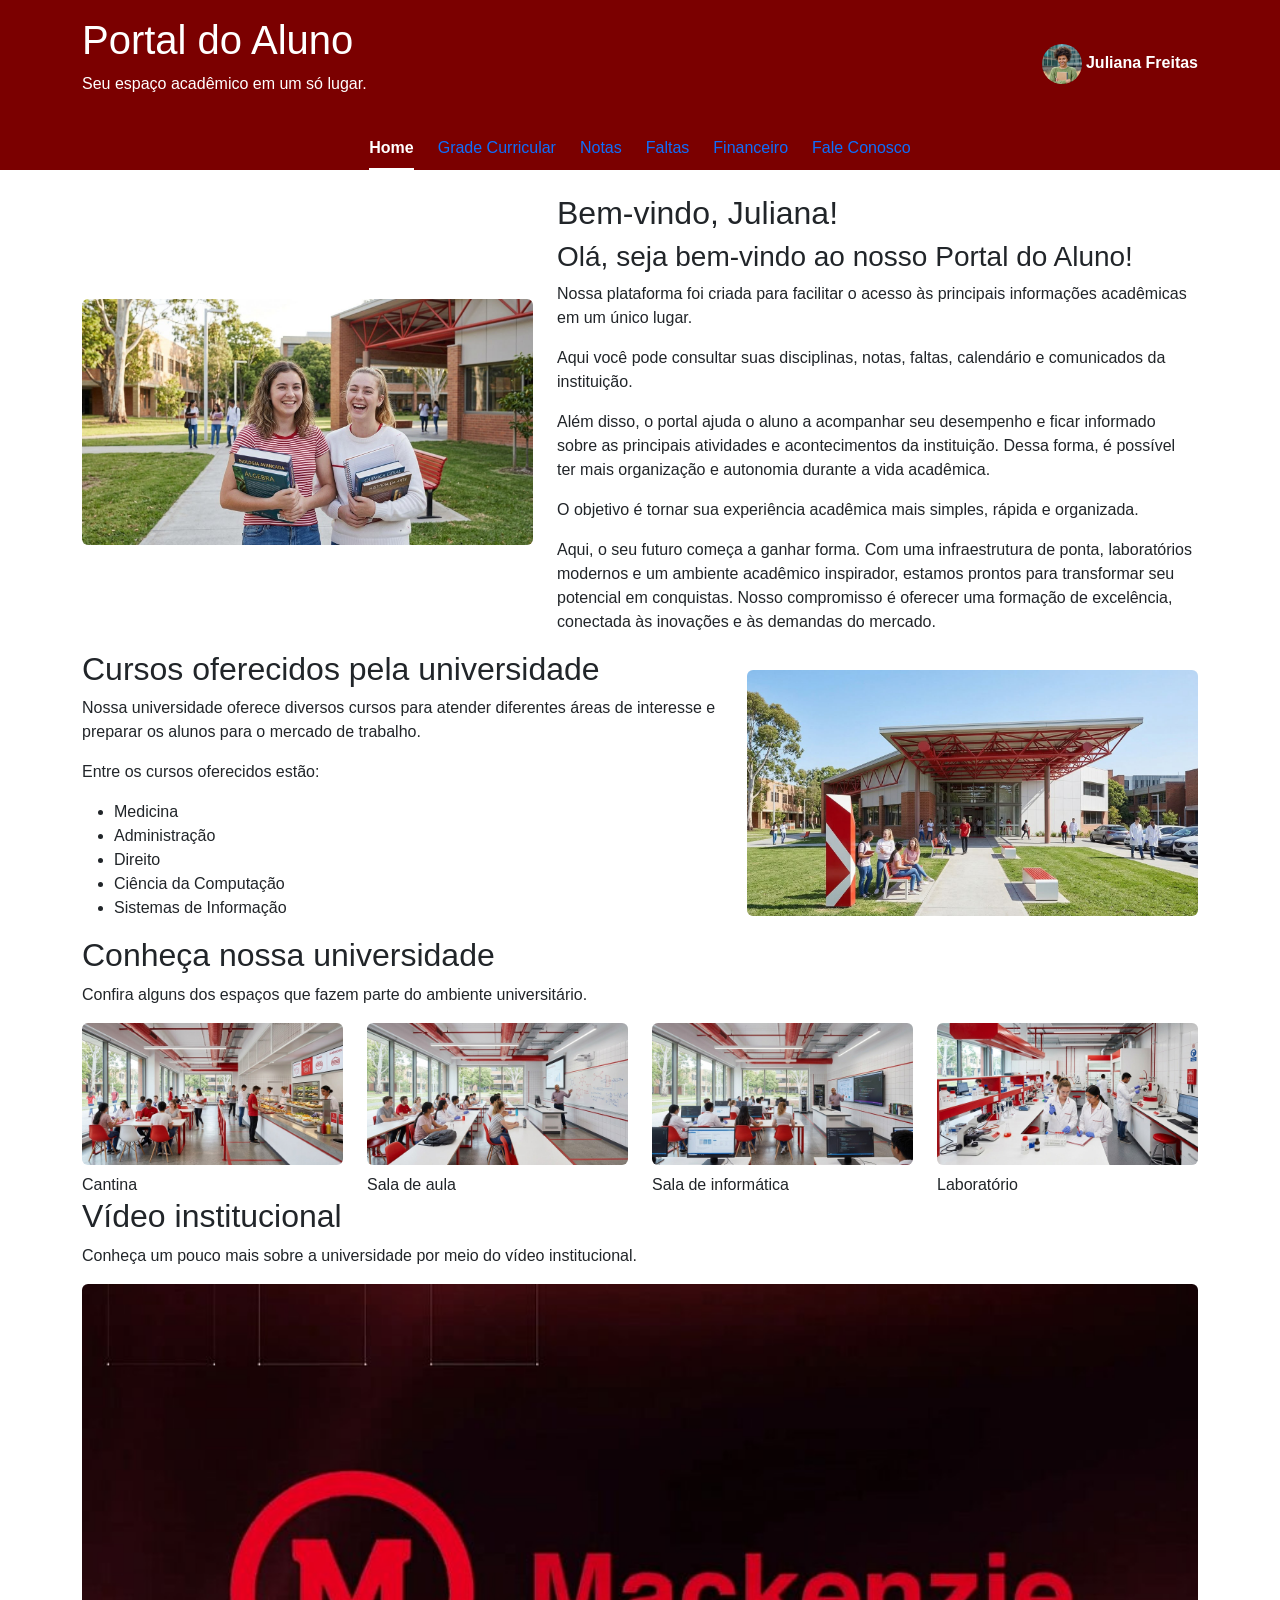
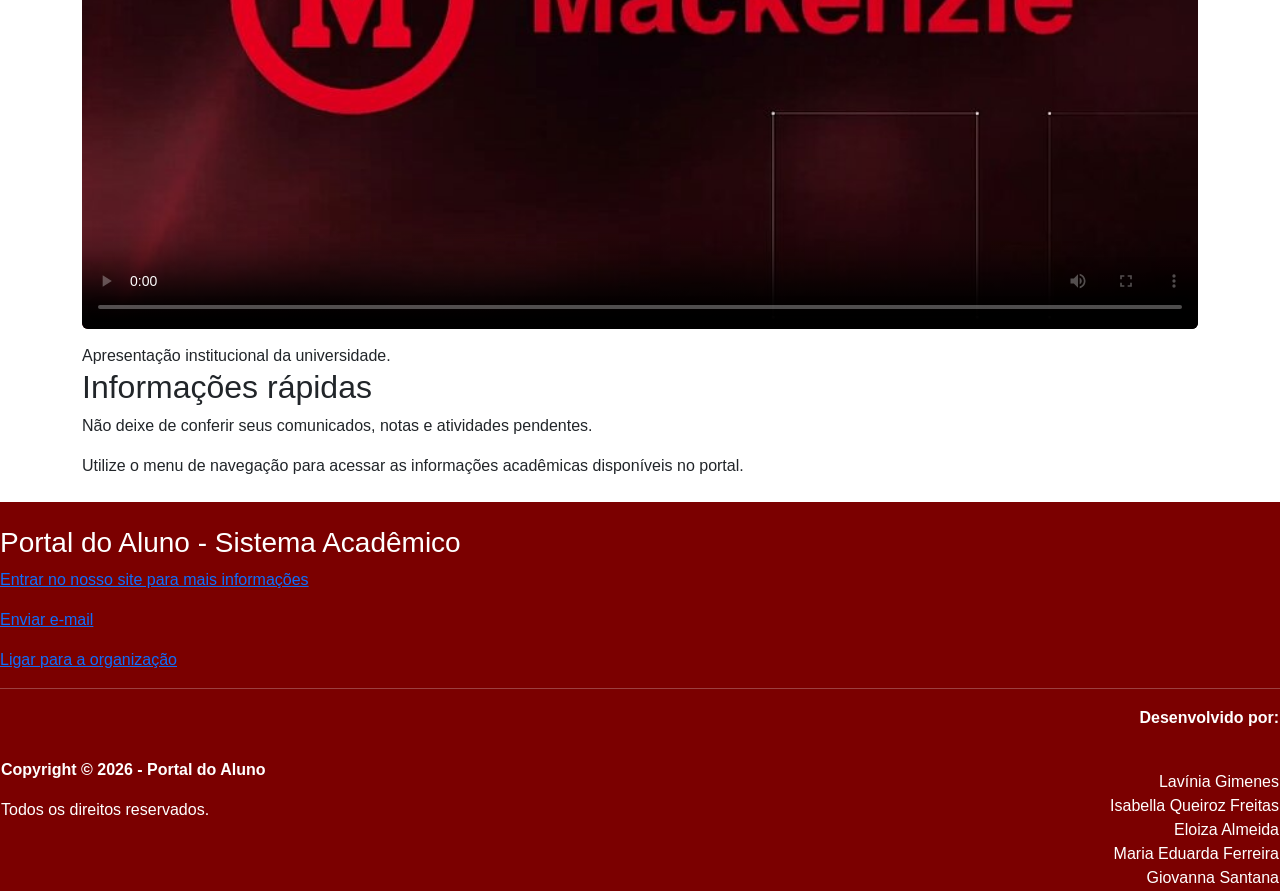
==== index.html @ ef96f605 "Header + Footer incompletos" ====
<!DOCTYPE html>
<html lang="pt-BR">

<head>
    <meta charset="UTF-8">
    <meta name="viewport" content="width=device-width, initial-scale=1.0">

    <title>Home - Portal do Aluno</title>

    <link href="https://cdn.jsdelivr.net/npm/bootstrap@5.3.8/dist/css/bootstrap.min.css" rel="stylesheet"
        integrity="sha384-sRIl4kxILFvY47J16cr9ZwB07vP4J8+LH7qKQnuqkuIAvNWLzeN8tE5YBujZqJLB" crossorigin="anonymous">
    <link rel="stylesheet" href="css/style.css">
</head>

<body>

    <header>
        <div class="container py-3 d-flex justify-content-between align-items-center flex-wrap">

            <div>
                <h1>Portal do Aluno</h1>
                <p>Seu espaço acadêmico em um só lugar.</p>
            </div>
                <div>
                    <img src="img/estudante.jpg" alt="Foto de perfil" class="foto-perfil">
                    <strong>Juliana Freitas</strong>
                </div>
            </div>




    <!-- MENU DE NAVEGAÇÃO -->
    <nav class="menu-principal" class="container py-3" aria-label="Navegação principal">
        <ul class="nav justify-content-center nav-underline flex-wrap gap-4">
            <li class="nav-item">
                <a class="nav-link active" href="index.html" aria-current="page">Home</a>
            </li>

            <li class="nav-item">
                <a class="nav-link" href="grade-curricular.html">Grade Curricular</a>
            </li>

            <li class="nav-item">
                <a class="nav-link" href="notas.html">Notas</a>
            </li>

            <li class="nav-item">
                <a class="nav-link" href="faltas.html">Faltas</a>
            </li>

            <li class="nav-item">
                <a class="nav-link" href="financeiro.html">Financeiro</a>
            </li>

            <li class="nav-item">
                <a class="nav-link" href="fale-conosco.html">Fale Conosco</a>
            </li>
        </ul>
    </nav>
        </div>

    </header>

    <!-- CONTEÚDO PRINCIPAL -->
    <main class="container my-4">

        <!-- SEÇÃO DE BOAS-VINDAS -->
        <section class="bem-vindo" class="mb-5">
            <div class="row align-items-center g-4">

                <div class="col-12 col-lg-5">
                    <figure class="mb-0">
                        <img src="img/img4.jpeg" class="img-fluid rounded"
                            alt="Imagem institucional de boas-vindas ao Portal do Aluno">
                    </figure>
                </div>

                <div class="col-12 col-lg-7">
                    <h2>Bem-vindo, Juliana!</h2>

                    <h3>Olá, seja bem-vindo ao nosso Portal do Aluno!</h3>

                    <p>
                        Nossa plataforma foi criada para facilitar o acesso
                        às principais informações acadêmicas em um único lugar.
                    </p>

                    <p>
                        Aqui você pode consultar suas disciplinas, notas,
                        faltas, calendário e comunicados da instituição.
                    </p>

                    <p>
                        Além disso, o portal ajuda o aluno a acompanhar seu
                        desempenho e ficar informado sobre as principais
                        atividades e acontecimentos da instituição.
                        Dessa forma, é possível ter mais organização e
                        autonomia durante a vida acadêmica.
                    </p>

                    <p>
                        O objetivo é tornar sua experiência acadêmica mais
                        simples, rápida e organizada.
                    </p>

                    <p>
                        Aqui, o seu futuro começa a ganhar forma. Com uma
                        infraestrutura de ponta, laboratórios modernos e
                        um ambiente acadêmico inspirador, estamos prontos
                        para transformar seu potencial em conquistas.
                        Nosso compromisso é oferecer uma formação de
                        excelência, conectada às inovações e às demandas
                        do mercado.
                    </p>
                </div>

            </div>
        </section>

        <!-- SEÇÃO DE CURSOS -->
        <section class="cursos-oferecidos" class="mb-5">
            <div class="row align-items-center g-4">

                <div class="col-12 col-lg-7">
                    <h2>Cursos oferecidos pela universidade</h2>

                    <p>
                        Nossa universidade oferece diversos cursos para
                        atender diferentes áreas de interesse e preparar
                        os alunos para o mercado de trabalho.
                    </p>

                    <p>Entre os cursos oferecidos estão:</p>

                    <ul>
                        <li>Medicina</li>
                        <li>Administração</li>
                        <li>Direito</li>
                        <li>Ciência da Computação</li>
                        <li>Sistemas de Informação</li>
                    </ul>
                </div>

                <div class="col-12 col-lg-5">
                    <figure class="mb-0">
                        <img src="img/img5.jpeg" class="img-fluid rounded"
                            alt="Imagem da universidade e de seu ambiente acadêmico">
                    </figure>
                </div>

            </div>
        </section>

        <!-- GALERIA DA UNIVERSIDADE -->
        <section class="galeria-universidade" class="mb-5">
            <h2>Conheça nossa universidade</h2>

            <p>
                Confira alguns dos espaços que fazem parte do ambiente
                universitário.
            </p>

            <div class="row g-4">

                <div class="col-12 col-sm-6 col-lg-3">
                    <figure class="mb-0">
                        <img src="img/img1.jpeg" class="img-fluid rounded" alt="Espaço da cantina da universidade">

                        <figcaption class="mt-2">Cantina</figcaption>
                    </figure>
                </div>

                <div class="col-12 col-sm-6 col-lg-3">
                    <figure class="mb-0">
                        <img src="img/img2.jpeg" class="img-fluid rounded" alt="Ambiente de uma sala de aula">

                        <figcaption class="mt-2">Sala de aula</figcaption>
                    </figure>
                </div>

                <div class="col-12 col-sm-6 col-lg-3">
                    <figure class="mb-0">
                        <img src="img/img3.jpeg" class="img-fluid rounded" alt="Sala de informática com computadores">

                        <figcaption class="mt-2">Sala de informática</figcaption>
                    </figure>
                </div>

                <div class="col-12 col-sm-6 col-lg-3">
                    <figure class="mb-0">
                        <img src="img/img6.jpeg" class="img-fluid rounded" alt="Laboratório da universidade">

                        <figcaption class="mt-2">Laboratório</figcaption>
                    </figure>
                </div>

            </div>
        </section>

        <!-- VÍDEO INSTITUCIONAL -->
        <section class="video-institucional" class="mb-5">
            <h2>Vídeo institucional</h2>

            <p>
                Conheça um pouco mais sobre a universidade por meio
                do vídeo institucional.
            </p>

            <figure class="mb-0">
                <video class="w-100 rounded" controls preload="metadata" poster="img/img7.jpg">

                    <source src="midia/videoplayback.mp4" type="video/mp4">

                    Seu navegador não suporta a reprodução de vídeos HTML5.
                </video>

                <figcaption class="mt-2">
                    Apresentação institucional da universidade.
                </figcaption>
            </figure>
        </section>

        <!-- INFORMAÇÕES RÁPIDAS -->
        <aside class="informacoes-rapidas" class="mb-5">
            <h2>Informações rápidas</h2>

            <p>
                Não deixe de conferir seus comunicados, notas e
                atividades pendentes.
            </p>

            <p>
                Utilize o menu de navegação para acessar as informações
                acadêmicas disponíveis no portal.
            </p>
        </aside>

    </main>


    <!-- lINKS -->
    <footer>
        <br>

        <h3> Portal do Aluno - Sistema Acadêmico</h3>

        <p><a href="https://www.mackenzie.br/" target="_blank">Entrar no nosso site para mais informações</a></p>
        <p><a href="mailto:cps@mackenzie.br">Enviar e-mail</a></p>
        <p><a href="tel:+55113555-2181">Ligar para a organização</a></p>


        <hr>


        <table width="100%">
            <tr>
                <td>
                    <p><b>Copyright © 2026 - Portal do Aluno</b></p>
                    <p>Todos os direitos reservados.</p>
                </td>

                <td align="right">
                    <p><b>Desenvolvido por:</b></p>
                    <br>
                    Lavínia Gimenes
                    <br>
                    Isabella Queiroz Freitas
                    <br>
                    Eloiza Almeida
                    <br>
                    Maria Eduarda Ferreira
                    <br>
                    Giovanna Santana
                </td>
            </tr>
        </table>

    </footer>


    <script src="https://cdn.jsdelivr.net/npm/bootstrap@5.3.8/dist/js/bootstrap.bundle.min.js"
        integrity="sha384-FKyoEForCGlyvwx9Hj09JcYn3nv7wiPVlz7YYwJrWVcXK/BmnVDxM+D2scQbITxI"
        crossorigin="anonymous"></script>

</body>

</html>
---- css/style.css ----
/* :root{
    --vermelho: #7b0000;
    --secao-cinza: #f5f5f5;
    --preto: #1a1a1a;
    font-family: 'Roboto', 'Arial', 'Times New Roman', serif;
} */

body{
    font-family: 'Roboto', 'Arial', 'Times New Roman', serif;
}

header{
    background-color: #7b0000;
    color: #fff;
    
}

.nav-underline .nav-link.active{
    color: #fff;
    border-bottom-color: #fff;
}

.foto-perfil {
  vertical-align: middle;
  width: 40px;
  height: 40px;
  border-radius: 50%;
}

 .btn-botao
 {
    background-color:#7b0000; 
    color:ghostwhite
 }

 footer{
    background-color: #7b0000;
    color: #fff;
 }
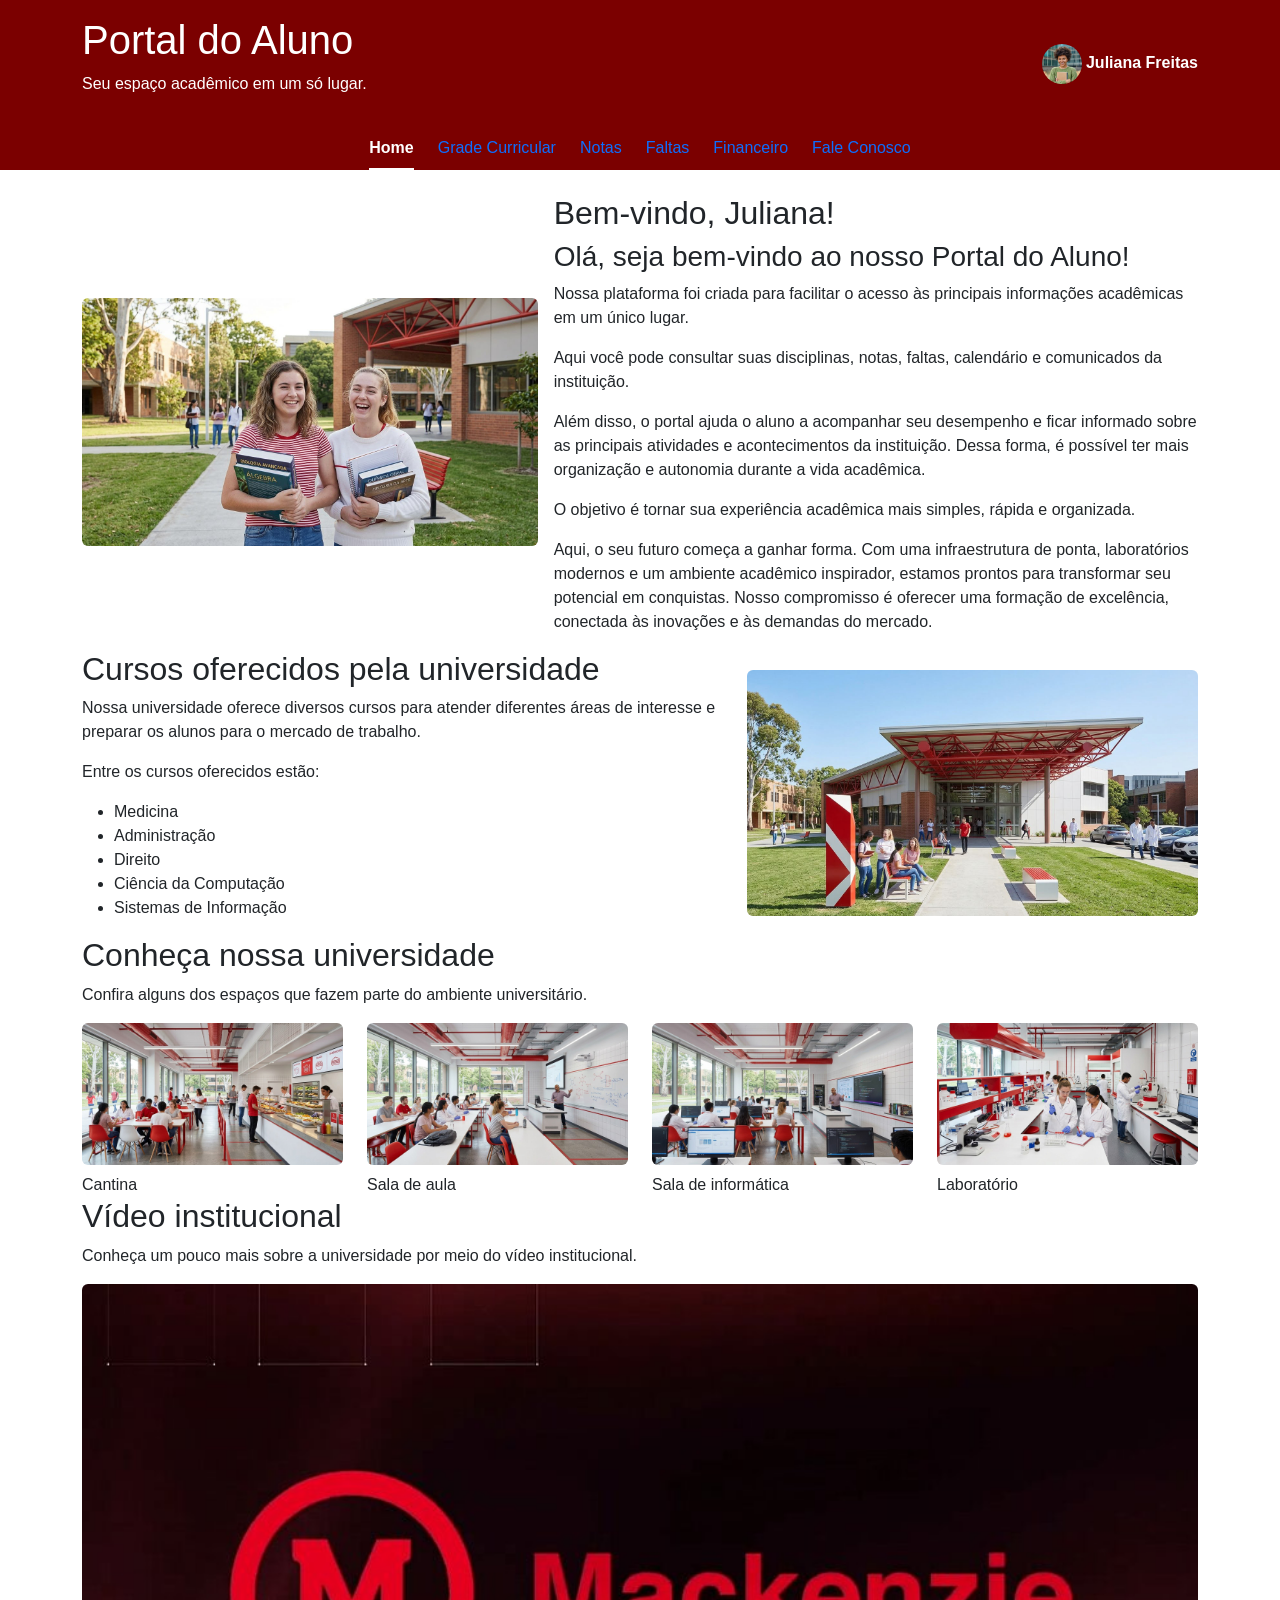
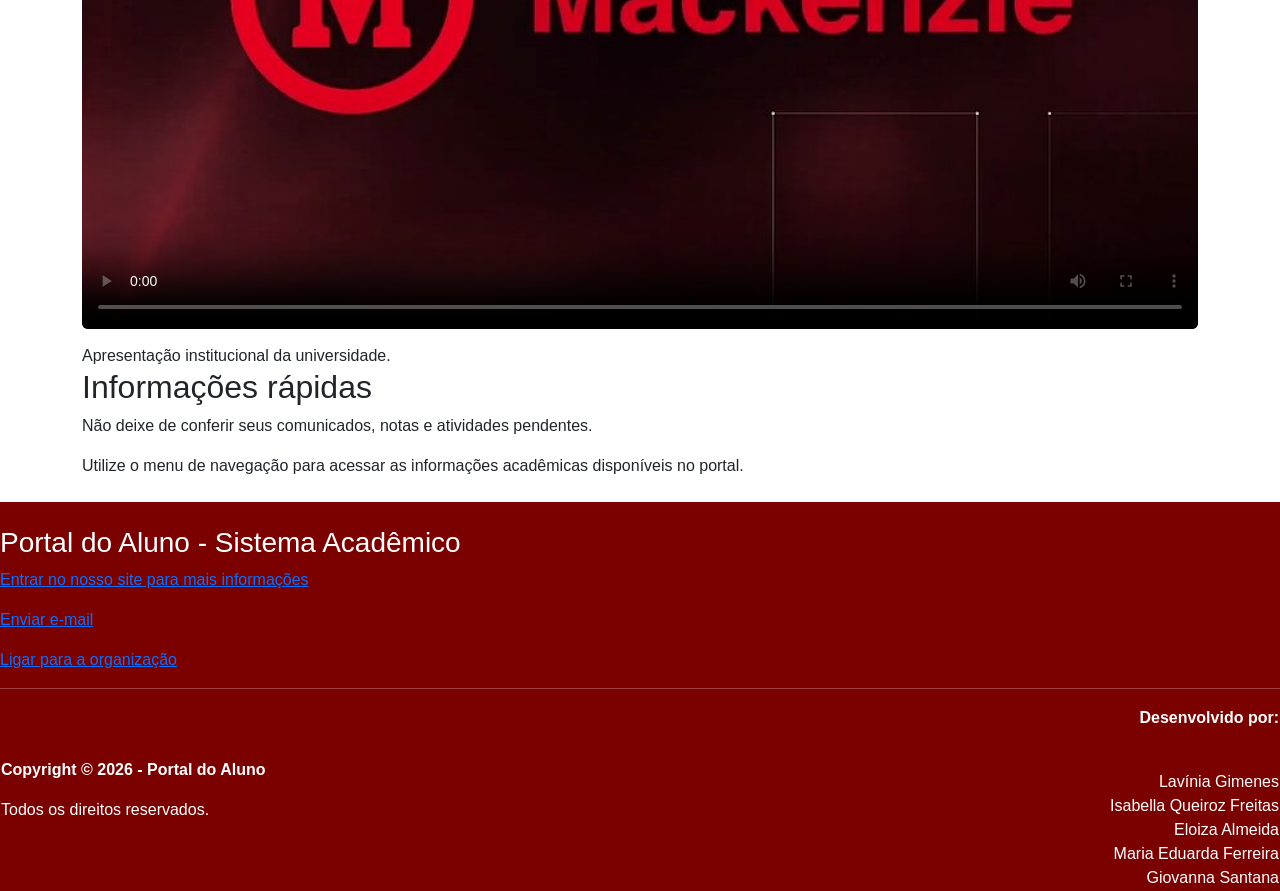
==== commit 53d3b8e9: "Alterar gap (teste)" ====
--- a/index.html
+++ b/index.html
@@ -67,7 +67,7 @@
 
         <!-- SEÇÃO DE BOAS-VINDAS -->
         <section class="bem-vindo" class="mb-5">
-            <div class="row align-items-center g-4">
+            <div class="row align-items-center g-3">
 
                 <div class="col-12 col-lg-5">
                     <figure class="mb-0">
--- a/css/style.css
+++ b/css/style.css
@@ -36,4 +36,36 @@
  footer{
     background-color: #7b0000;
     color: #fff;
- }+ }
+
+ .btn-botao
+ {
+    background-color:#7b0000; 
+    color:ghostwhite
+ }
+
+ .informacoes-contato
+ {
+    text-align: center
+ }
+
+ .descricao-formulario
+ {
+
+    text-align:center
+   
+ }
+
+ .formulario-contato
+ input:focus-visible  { 
+ outline: 3px solid #c00000;
+ outline-offset: 2px;
+ }
+input:not(:placeholder-shown):invalid {
+border-color: #c00000;
+background: #fff5f5;
+}
+
+input:not(:placeholder-shown):valid {
+    border-color: rgb(53, 92, 53);
+}
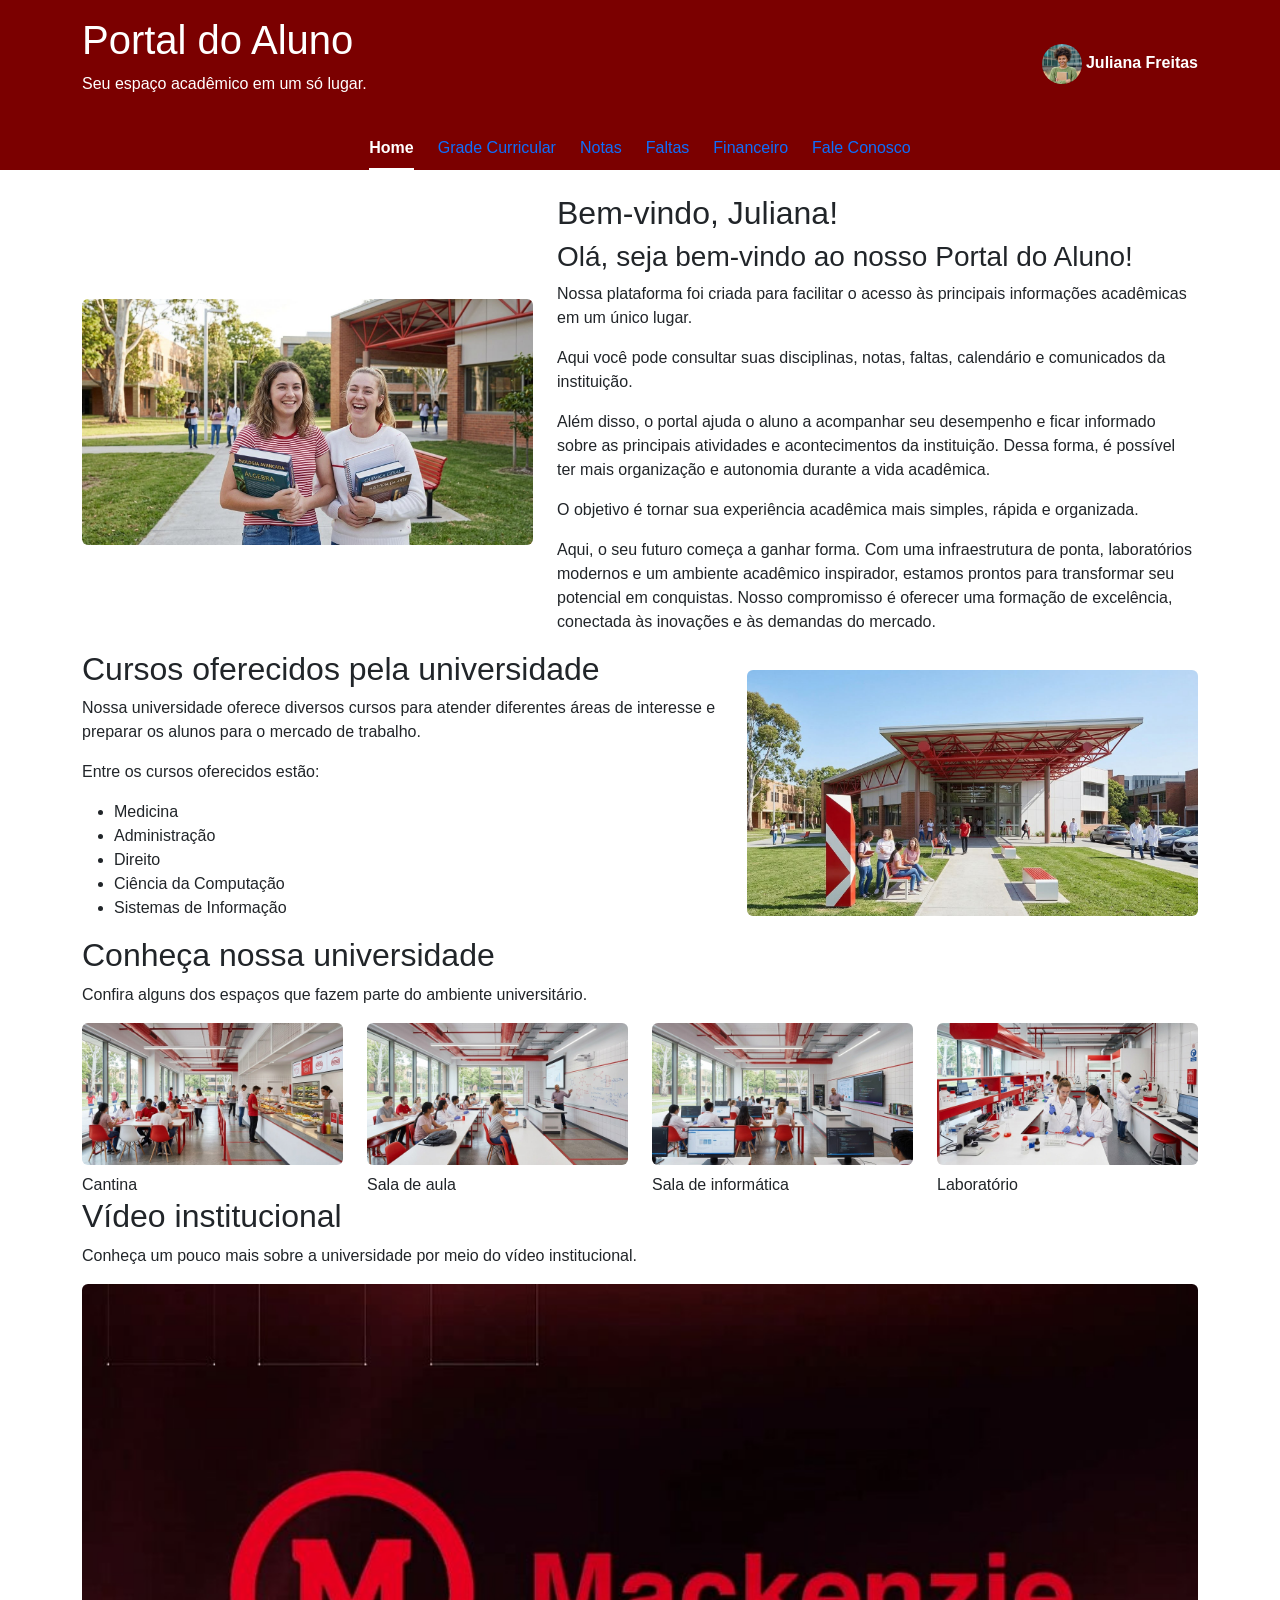
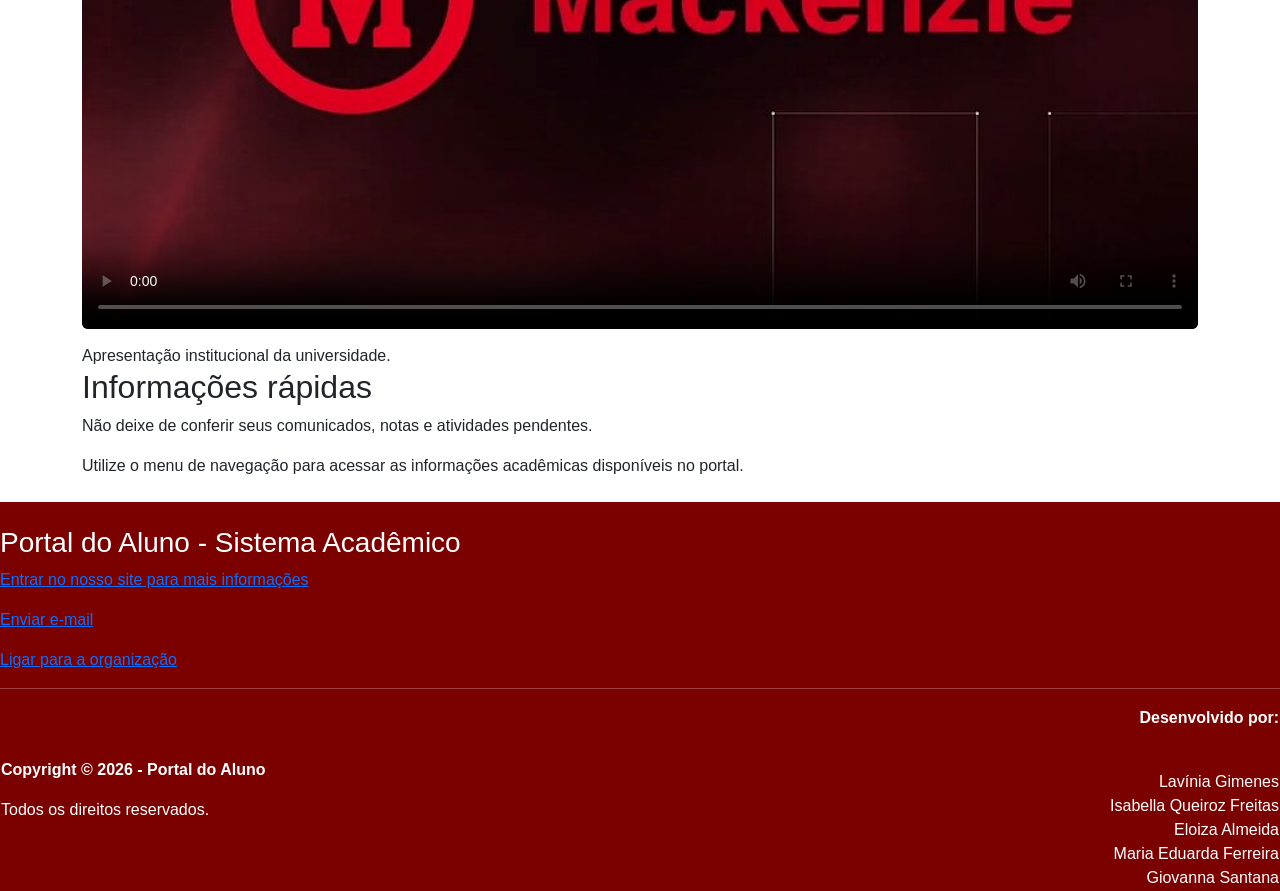
==== commit 4d136cd0: "Organizar CSS" ====
--- a/index.html
+++ b/index.html
@@ -21,43 +21,43 @@
                 <h1>Portal do Aluno</h1>
                 <p>Seu espaço acadêmico em um só lugar.</p>
             </div>
-                <div>
-                    <img src="img/estudante.jpg" alt="Foto de perfil" class="foto-perfil">
-                    <strong>Juliana Freitas</strong>
-                </div>
-            </div>
-
-
-
-
-    <!-- MENU DE NAVEGAÇÃO -->
-    <nav class="menu-principal" class="container py-3" aria-label="Navegação principal">
-        <ul class="nav justify-content-center nav-underline flex-wrap gap-4">
-            <li class="nav-item">
-                <a class="nav-link active" href="index.html" aria-current="page">Home</a>
-            </li>
-
-            <li class="nav-item">
-                <a class="nav-link" href="grade-curricular.html">Grade Curricular</a>
-            </li>
-
-            <li class="nav-item">
-                <a class="nav-link" href="notas.html">Notas</a>
-            </li>
-
-            <li class="nav-item">
-                <a class="nav-link" href="faltas.html">Faltas</a>
-            </li>
-
-            <li class="nav-item">
-                <a class="nav-link" href="financeiro.html">Financeiro</a>
-            </li>
-
-            <li class="nav-item">
-                <a class="nav-link" href="fale-conosco.html">Fale Conosco</a>
-            </li>
-        </ul>
-    </nav>
+            <div>
+                <img src="img/estudante.jpg" alt="Foto de perfil" class="foto-perfil">
+                <strong>Juliana Freitas</strong>
+            </div>
+        </div>
+
+
+
+
+        <!-- MENU DE NAVEGAÇÃO -->
+        <nav class="menu-principal" class="container py-3" aria-label="Navegação principal">
+            <ul class="nav justify-content-center nav-underline flex-wrap gap-4">
+                <li class="nav-item">
+                    <a class="nav-link active" href="index.html" aria-current="page">Home</a>
+                </li>
+
+                <li class="nav-item">
+                    <a class="nav-link" href="grade-curricular.html">Grade Curricular</a>
+                </li>
+
+                <li class="nav-item">
+                    <a class="nav-link" href="notas.html">Notas</a>
+                </li>
+
+                <li class="nav-item">
+                    <a class="nav-link" href="faltas.html">Faltas</a>
+                </li>
+
+                <li class="nav-item">
+                    <a class="nav-link" href="financeiro.html">Financeiro</a>
+                </li>
+
+                <li class="nav-item">
+                    <a class="nav-link" href="fale-conosco.html">Fale Conosco</a>
+                </li>
+            </ul>
+        </nav>
         </div>
 
     </header>
@@ -67,7 +67,7 @@
 
         <!-- SEÇÃO DE BOAS-VINDAS -->
         <section class="bem-vindo" class="mb-5">
-            <div class="row align-items-center g-3">
+            <div class="row align-items-center g-4">
 
                 <div class="col-12 col-lg-5">
                     <figure class="mb-0">
--- a/css/style.css
+++ b/css/style.css
@@ -1,23 +1,31 @@
-/* :root{
-    --vermelho: #7b0000;
-    --secao-cinza: #f5f5f5;
-    --preto: #1a1a1a;
-    font-family: 'Roboto', 'Arial', 'Times New Roman', serif;
+/* CORES PARA USAR NO CSS
+    branco: #fff;
+    vermelho: #7b0000;
+    cinza: #f5f5f5;
+    preto: #1a1a1a;
 } */
 
-body{
-    font-family: 'Roboto', 'Arial', 'Times New Roman', serif;
+/* GERAL */
+
+body {
+  font-family: "Roboto", "Arial", "Times New Roman", serif;
 }
 
-header{
-    background-color: #7b0000;
-    color: #fff;
-    
+.btn-botao {
+  background-color: #7b0000;
+  color: #fff;
 }
 
-.nav-underline .nav-link.active{
-    color: #fff;
-    border-bottom-color: #fff;
+/* CABEÇALHO */
+
+header {
+  background-color: #7b0000;
+  color: #fff;
+}
+
+.nav-underline .nav-link.active {
+  color: #fff;
+  border-bottom-color: #fff;
 }
 
 .foto-perfil {
@@ -27,45 +35,32 @@
   border-radius: 50%;
 }
 
- .btn-botao
- {
-    background-color:#7b0000; 
-    color:ghostwhite
- }
+/* RODAPÉ */
 
- footer{
-    background-color: #7b0000;
-    color: #fff;
- }
+footer {
+  background-color: #7b0000;
+  color: #fff;
+}
 
- .btn-botao
- {
-    background-color:#7b0000; 
-    color:ghostwhite
- }
+/* TELA - FALE CONOSCO */
 
- .informacoes-contato
- {
-    text-align: center
- }
+.informacoes-contato {
+  text-align: center;
+}
 
- .descricao-formulario
- {
+.descricao-formulario {
+  text-align: center;
+}
 
-    text-align:center
-   
- }
-
- .formulario-contato
- input:focus-visible  { 
- outline: 3px solid #c00000;
- outline-offset: 2px;
- }
+.formulario-contato input:focus-visible {
+  outline: 3px solid #c00000;
+  outline-offset: 2px;
+}
 input:not(:placeholder-shown):invalid {
-border-color: #c00000;
-background: #fff5f5;
+  border-color: #c00000;
+  background: #fff5f5;
 }
 
 input:not(:placeholder-shown):valid {
-    border-color: rgb(53, 92, 53);
-}+  border-color: rgb(53, 92, 53);
+}
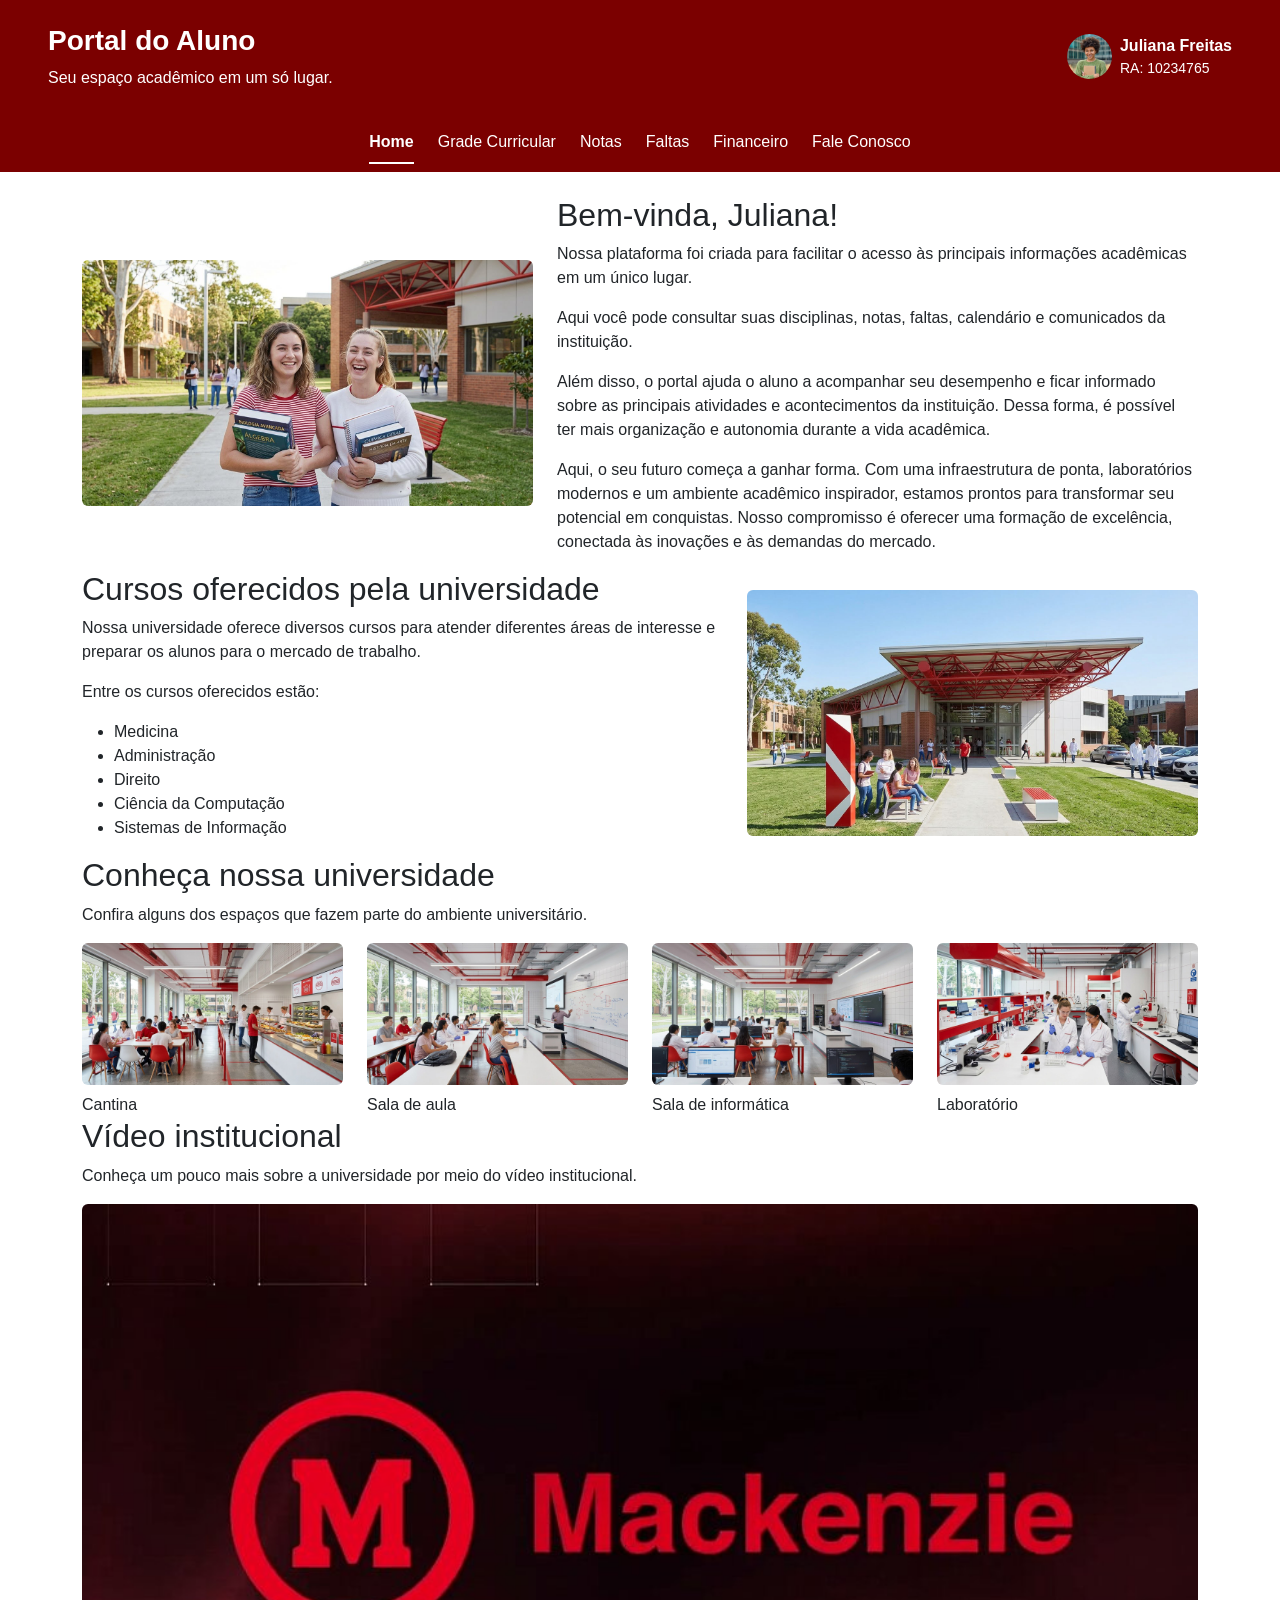
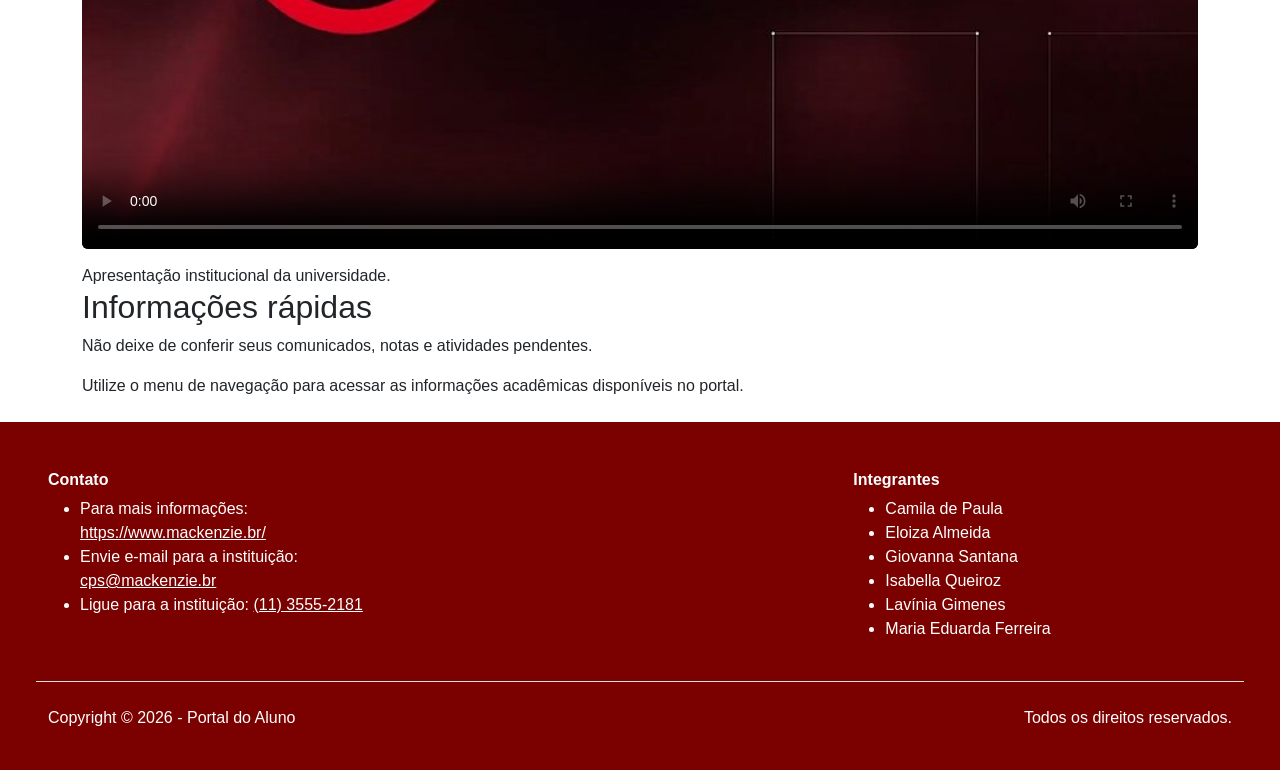
==== commit 6b0d95e4: "Header + Footer completos" ====
--- a/index.html
+++ b/index.html
@@ -15,23 +15,25 @@
 <body>
 
     <header>
-        <div class="container py-3 d-flex justify-content-between align-items-center flex-wrap">
+        <div class="mx-5 py-4 d-flex justify-content-between align-items-center flex-wrap">
 
             <div>
-                <h1>Portal do Aluno</h1>
+                <h1 class="fw-semibold fs-3">Portal do Aluno</h1>
                 <p>Seu espaço acadêmico em um só lugar.</p>
             </div>
-            <div>
+
+            <div class="perfil-estudante d-flex flex-wrap align-items-center gap-2">
                 <img src="img/estudante.jpg" alt="Foto de perfil" class="foto-perfil">
-                <strong>Juliana Freitas</strong>
-            </div>
-        </div>
-
-
-
-
-        <!-- MENU DE NAVEGAÇÃO -->
-        <nav class="menu-principal" class="container py-3" aria-label="Navegação principal">
+
+                <div class="d-flex flex-wrap flex-column">
+                    <strong>Juliana Freitas</strong>
+                    <small>RA: 10234765</small>
+                </div>
+
+            </div>
+        </div>
+
+        <nav class="py-2" aria-label="Navegação principal">
             <ul class="nav justify-content-center nav-underline flex-wrap gap-4">
                 <li class="nav-item">
                     <a class="nav-link active" href="index.html" aria-current="page">Home</a>
@@ -62,10 +64,8 @@
 
     </header>
 
-    <!-- CONTEÚDO PRINCIPAL -->
     <main class="container my-4">
 
-        <!-- SEÇÃO DE BOAS-VINDAS -->
         <section class="bem-vindo" class="mb-5">
             <div class="row align-items-center g-4">
 
@@ -77,41 +77,23 @@
                 </div>
 
                 <div class="col-12 col-lg-7">
-                    <h2>Bem-vindo, Juliana!</h2>
-
-                    <h3>Olá, seja bem-vindo ao nosso Portal do Aluno!</h3>
-
-                    <p>
-                        Nossa plataforma foi criada para facilitar o acesso
-                        às principais informações acadêmicas em um único lugar.
+                    <h2>Bem-vinda, Juliana!</h2>
+
+                    <p>Nossa plataforma foi criada para facilitar o acesso às principais informações acadêmicas em um
+                        único lugar.</p>
+
+                    <p> Aqui você pode consultar suas disciplinas, notas, faltas, calendário e comunicados da
+                        instituição.</p>
+
+                    <p> Além disso, o portal ajuda o aluno a acompanhar seu desempenho e ficar informado sobre as
+                        principais atividades e acontecimentos da instituição. Dessa forma, é possível ter mais
+                        organização e autonomia durante a vida acadêmica.
                     </p>
 
-                    <p>
-                        Aqui você pode consultar suas disciplinas, notas,
-                        faltas, calendário e comunicados da instituição.
-                    </p>
-
-                    <p>
-                        Além disso, o portal ajuda o aluno a acompanhar seu
-                        desempenho e ficar informado sobre as principais
-                        atividades e acontecimentos da instituição.
-                        Dessa forma, é possível ter mais organização e
-                        autonomia durante a vida acadêmica.
-                    </p>
-
-                    <p>
-                        O objetivo é tornar sua experiência acadêmica mais
-                        simples, rápida e organizada.
-                    </p>
-
-                    <p>
-                        Aqui, o seu futuro começa a ganhar forma. Com uma
-                        infraestrutura de ponta, laboratórios modernos e
-                        um ambiente acadêmico inspirador, estamos prontos
-                        para transformar seu potencial em conquistas.
-                        Nosso compromisso é oferecer uma formação de
-                        excelência, conectada às inovações e às demandas
-                        do mercado.
+                    <p> Aqui, o seu futuro começa a ganhar forma. Com uma infraestrutura de ponta, laboratórios modernos
+                        e um ambiente acadêmico inspirador, estamos prontos para transformar seu potencial em
+                        conquistas. Nosso compromisso é oferecer uma formação de excelência, conectada às inovações e às
+                        demandas do mercado.
                     </p>
                 </div>
 
@@ -238,43 +220,42 @@
 
     </main>
 
-
-    <!-- lINKS -->
-    <footer>
-        <br>
-
-        <h3> Portal do Aluno - Sistema Acadêmico</h3>
-
-        <p><a href="https://www.mackenzie.br/" target="_blank">Entrar no nosso site para mais informações</a></p>
-        <p><a href="mailto:cps@mackenzie.br">Enviar e-mail</a></p>
-        <p><a href="tel:+55113555-2181">Ligar para a organização</a></p>
-
-
-        <hr>
-
-
-        <table width="100%">
-            <tr>
-                <td>
-                    <p><b>Copyright © 2026 - Portal do Aluno</b></p>
-                    <p>Todos os direitos reservados.</p>
-                </td>
-
-                <td align="right">
-                    <p><b>Desenvolvido por:</b></p>
-                    <br>
-                    Lavínia Gimenes
-                    <br>
-                    Isabella Queiroz Freitas
-                    <br>
-                    Eloiza Almeida
-                    <br>
-                    Maria Eduarda Ferreira
-                    <br>
-                    Giovanna Santana
-                </td>
-            </tr>
-        </table>
+    <footer class="container-fluid p-5 pb-4">
+
+        <div class="row border-bottom pb-4 justify-content-between">
+
+            <div class="col-12 col-lg-4">
+                <h4 class="fs-6 fw-bold titulo-footer">Contato</h4>
+                <ul>
+                    <li class="link-footer">Para mais informações:<a href="https://www.mackenzie.br/" target="_blank">
+                            https://www.mackenzie.br/</a>
+                    </li>
+                    <li class="link-footer">Envie e-mail para a instituição: <a
+                            href="mailto:cps@mackenzie.br">cps@mackenzie.br</a>
+                    </li>
+                    <li class="link-footer">Ligue para a instituição: <a href="tel:+55113555-2181">(11) 3555-2181 </a>
+                    </li>
+                </ul>
+            </div>
+
+            <div class="col-12 col-lg-4">
+                <h4 class="fs-6 fw-bold titulo-footer">Integrantes</h4>
+                <ul>
+                    <li class="link-footer">Camila de Paula</li>
+                    <li class="link-footer">Eloiza Almeida</li>
+                    <li class="link-footer">Giovanna Santana</li>
+                    <li class="link-footer">Isabella Queiroz</li>
+                    <li class="link-footer">Lavínia Gimenes</li>
+                    <li class="link-footer">Maria Eduarda Ferreira</li>
+                </ul>
+            </div>
+
+        </div>
+
+        <div class="copyright-footer mt-4">
+            <p>Copyright © 2026 - Portal do Aluno</p>
+            <p>Todos os direitos reservados.</p>
+        </div>
 
     </footer>
 
--- a/css/style.css
+++ b/css/style.css
@@ -9,6 +9,10 @@
 
 body {
   font-family: "Roboto", "Arial", "Times New Roman", serif;
+}
+
+header p {
+  margin: 0;
 }
 
 .btn-botao {
@@ -28,18 +32,40 @@
   border-bottom-color: #fff;
 }
 
+.nav-link {
+  color: #fff;
+}
+
+.nav-link:hover {
+  color: #ffd0c8;
+}
+
 .foto-perfil {
   vertical-align: middle;
-  width: 40px;
-  height: 40px;
+  width: 45px;
+  height: 45px;
   border-radius: 50%;
 }
-
 /* RODAPÉ */
 
 footer {
   background-color: #7b0000;
   color: #fff;
+}
+
+.link-footer a {
+  color: #fff;
+}
+
+.link-footer a:hover {
+  color: #ffd0c8;
+}
+
+.copyright-footer {
+  display: flex;
+  flex-direction: row;
+  justify-content: space-between;
+  gap: 8px;
 }
 
 /* TELA - FALE CONOSCO */
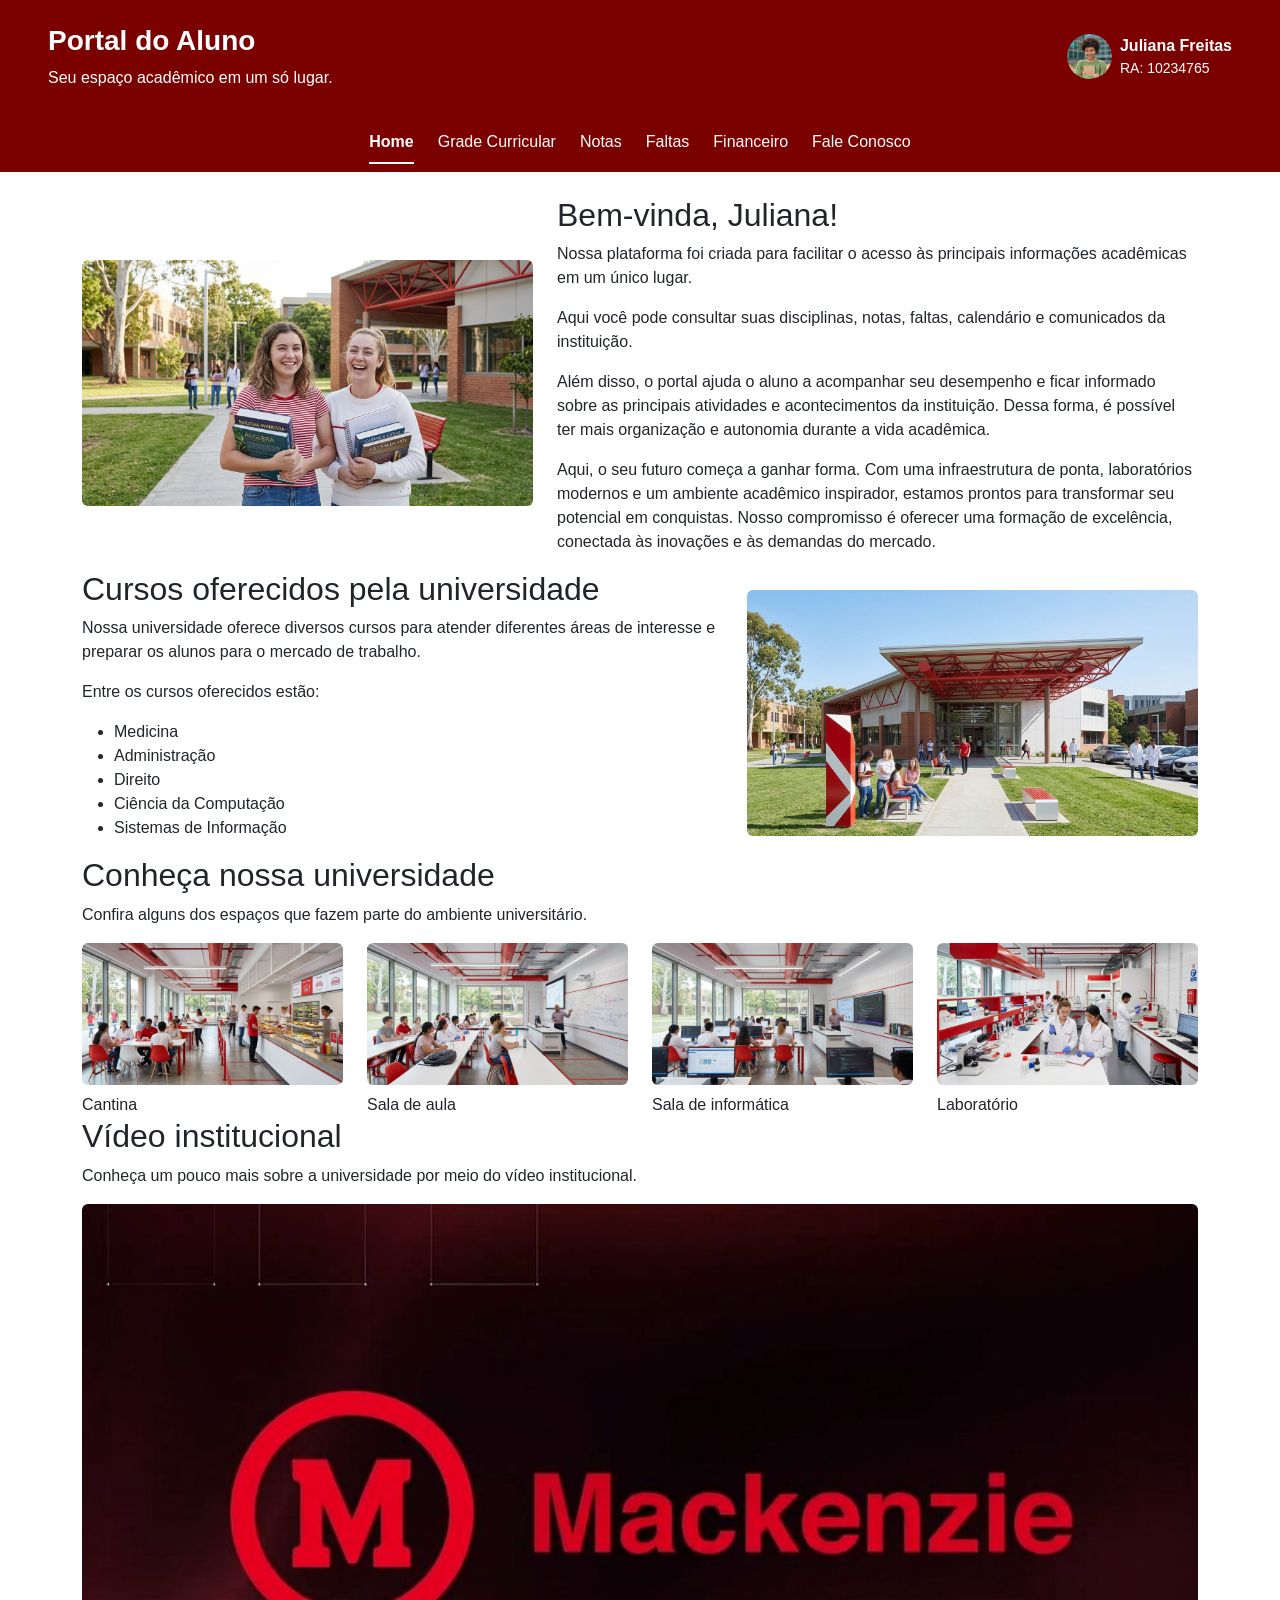
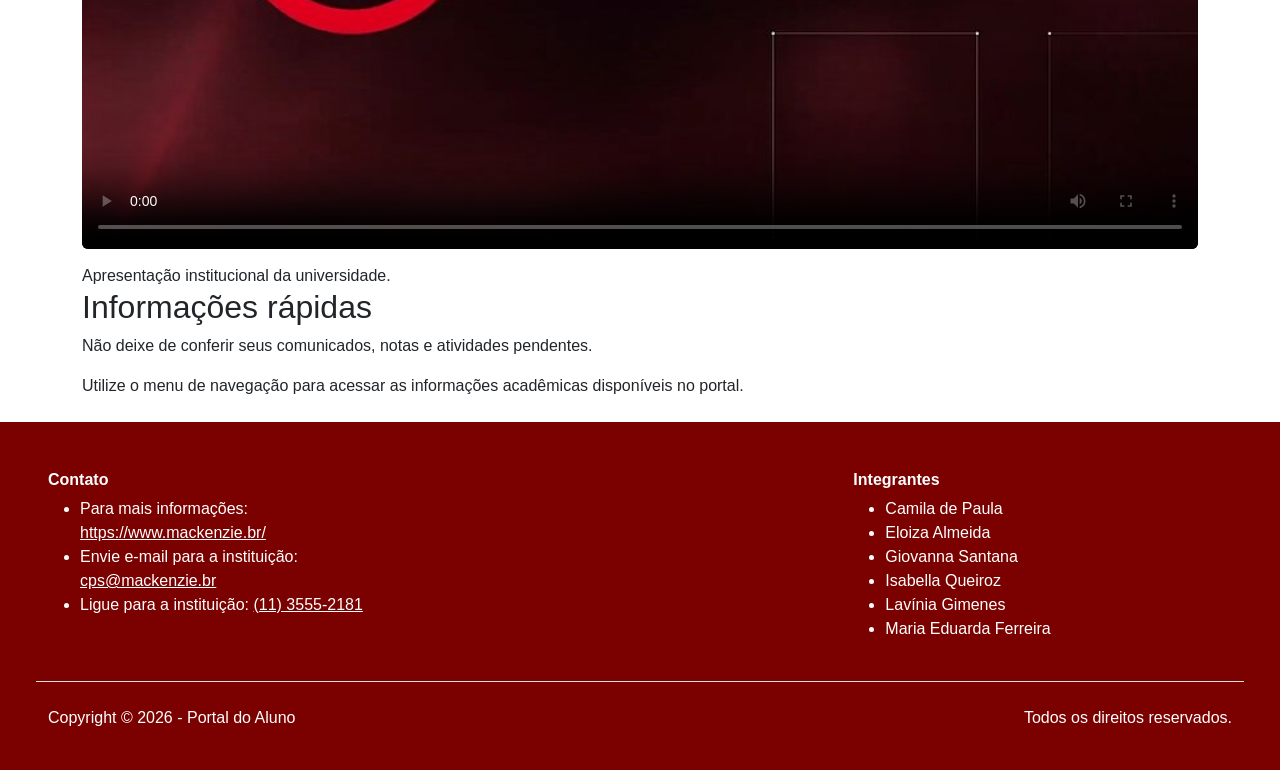
==== commit 90b42ac4: "Corrigindo responsividade header" ====
--- a/index.html
+++ b/index.html
@@ -19,7 +19,7 @@
 
             <div>
                 <h1 class="fw-semibold fs-3">Portal do Aluno</h1>
-                <p>Seu espaço acadêmico em um só lugar.</p>
+                <p class="mb-3 mb-sm-0">Seu espaço acadêmico em um só lugar.</p>
             </div>
 
             <div class="perfil-estudante d-flex flex-wrap align-items-center gap-2">
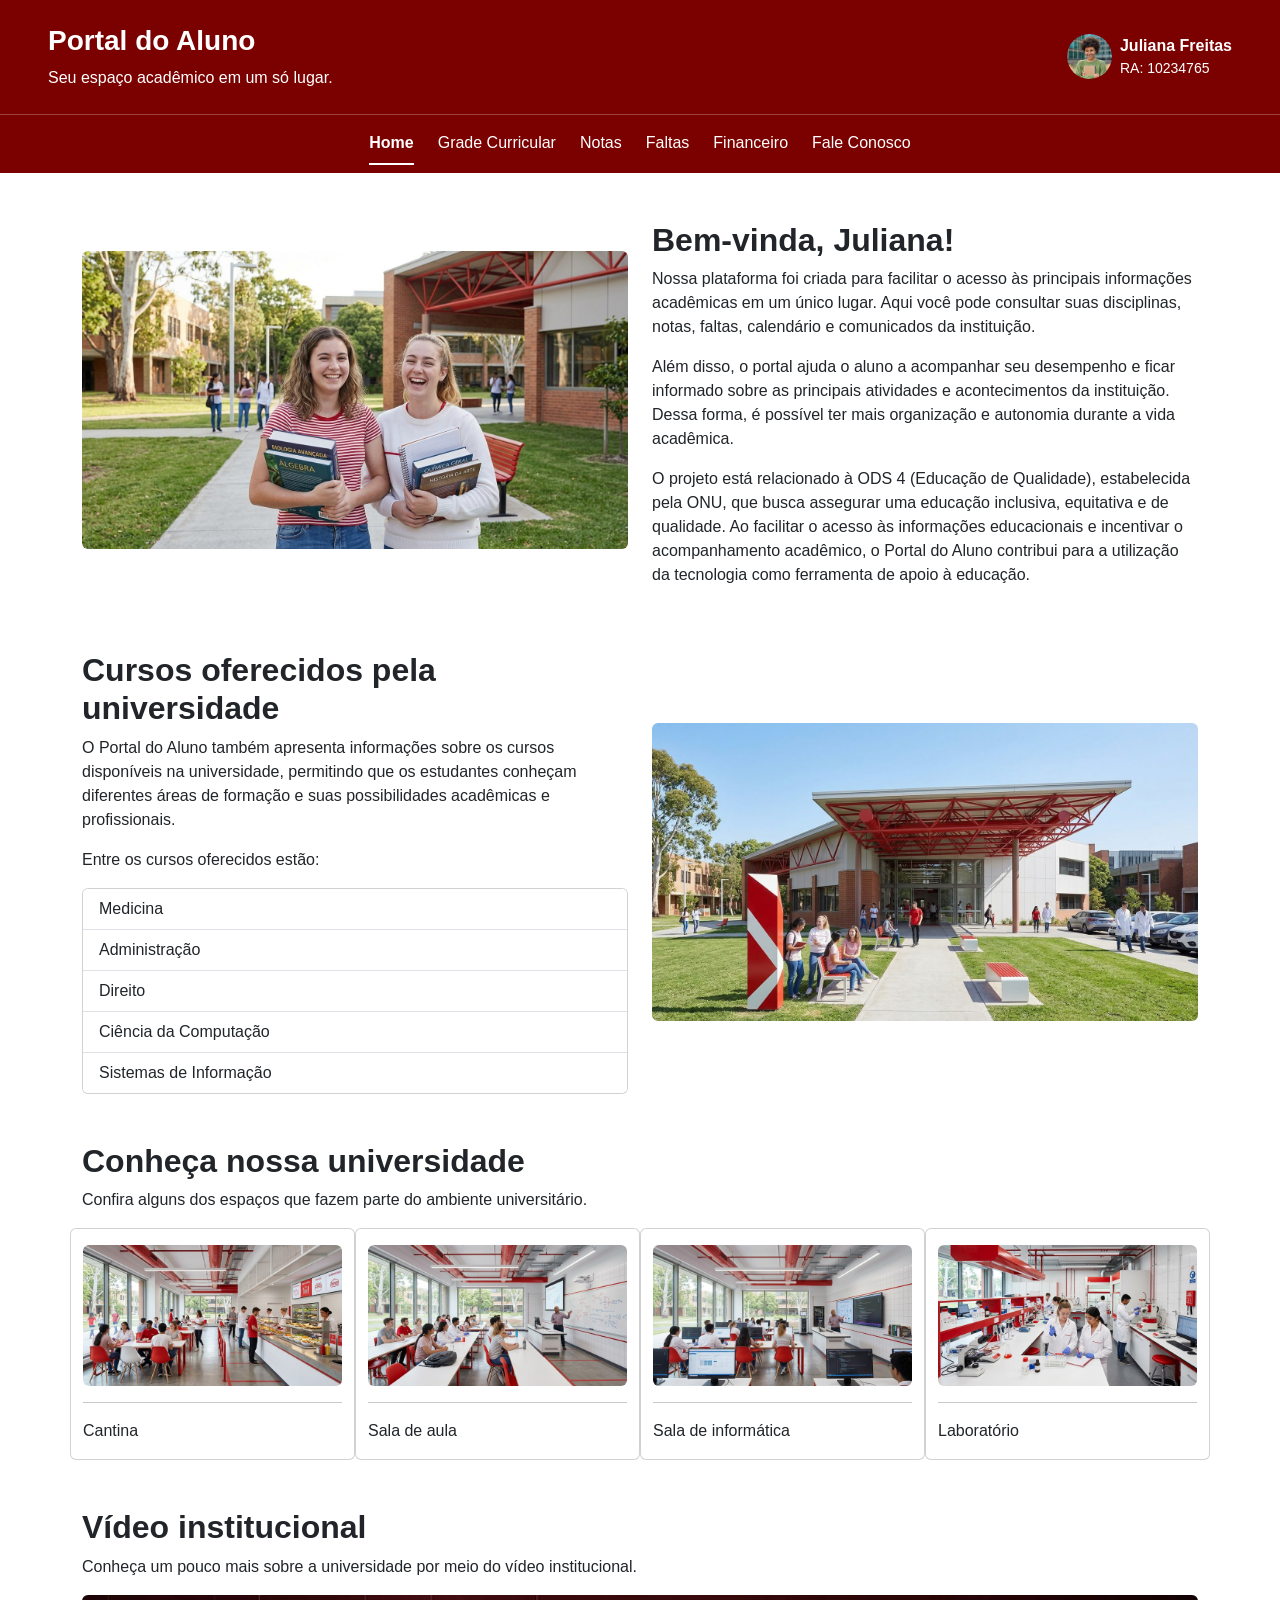
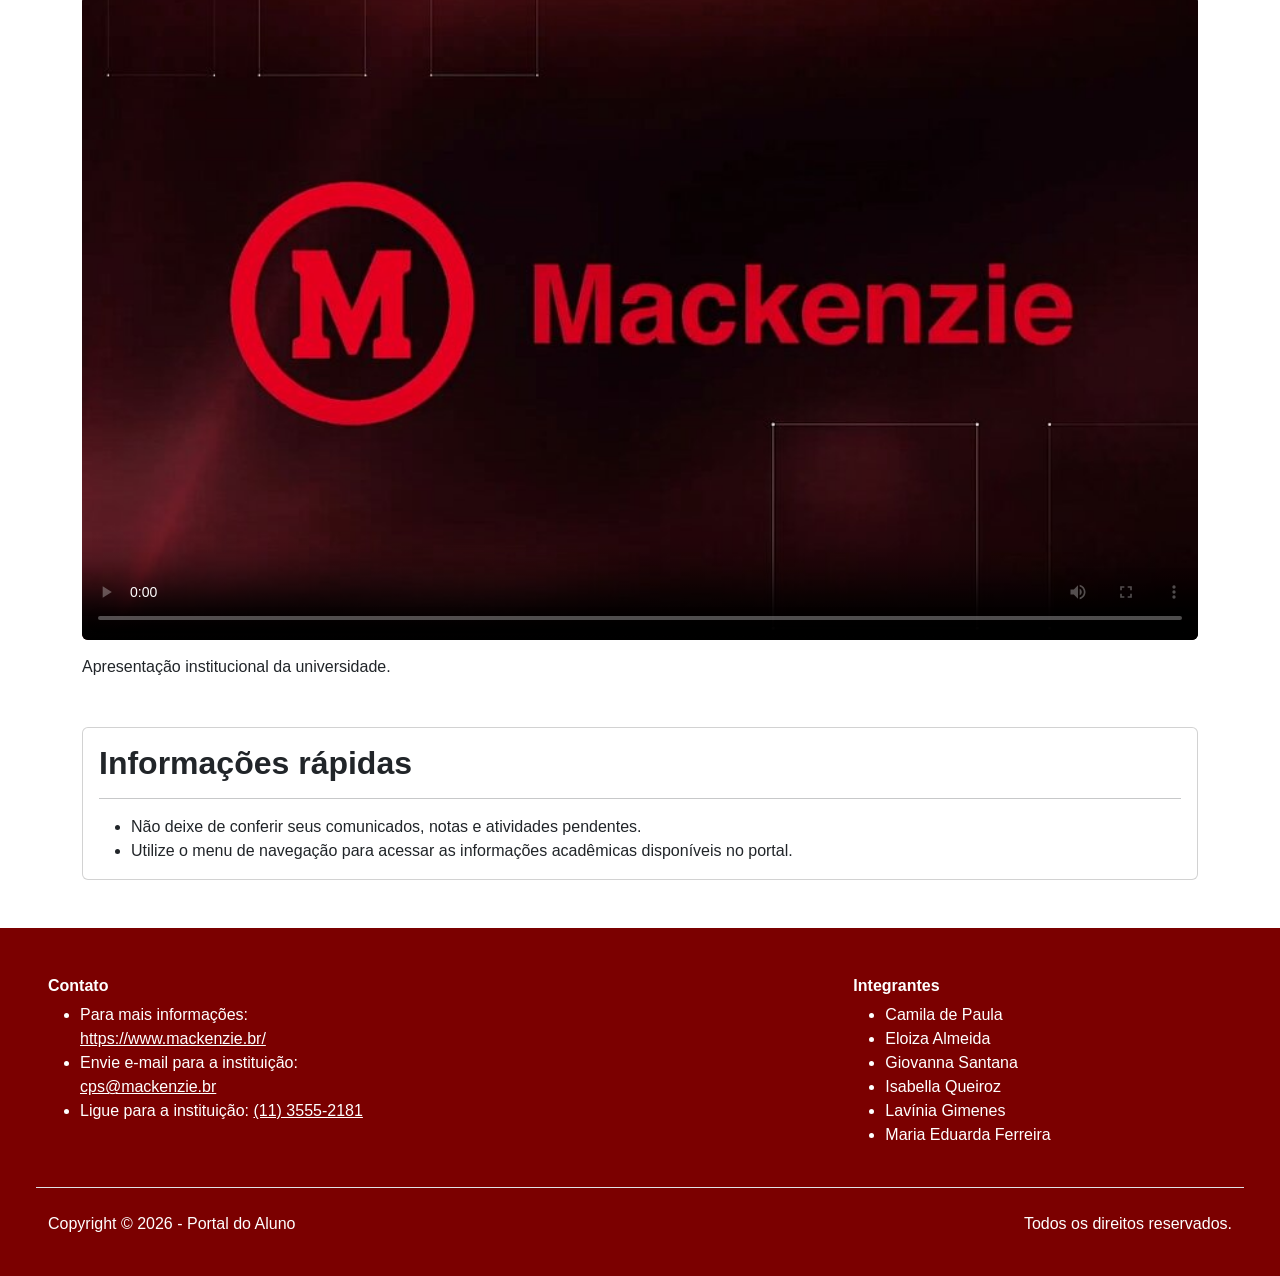
==== commit c523a9d3: "Home completo" ====
--- a/index.html
+++ b/index.html
@@ -32,6 +32,7 @@
 
             </div>
         </div>
+        <hr class="m-0">
 
         <nav class="py-2" aria-label="Navegação principal">
             <ul class="nav justify-content-center nav-underline flex-wrap gap-4">
@@ -64,67 +65,70 @@
 
     </header>
 
+
     <main class="container my-4">
 
-        <section class="bem-vindo" class="mb-5">
-            <div class="row align-items-center g-4">
-
-                <div class="col-12 col-lg-5">
-                    <figure class="mb-0">
-                        <img src="img/img4.jpeg" class="img-fluid rounded"
-                            alt="Imagem institucional de boas-vindas ao Portal do Aluno">
-                    </figure>
-                </div>
-
-                <div class="col-12 col-lg-7">
-                    <h2>Bem-vinda, Juliana!</h2>
-
-                    <p>Nossa plataforma foi criada para facilitar o acesso às principais informações acadêmicas em um
-                        único lugar.</p>
-
-                    <p> Aqui você pode consultar suas disciplinas, notas, faltas, calendário e comunicados da
-                        instituição.</p>
-
-                    <p> Além disso, o portal ajuda o aluno a acompanhar seu desempenho e ficar informado sobre as
-                        principais atividades e acontecimentos da instituição. Dessa forma, é possível ter mais
-                        organização e autonomia durante a vida acadêmica.
+        <section class="row align-items-center my-4 mb-4">
+
+            <div class="col-12 col-lg-6">
+                <figure class="mb-0">
+                    <img src="img/img4.jpeg" class="img-fluid rounded"
+                        alt="Imagem institucional de boas-vindas ao Portal do Aluno">
+                </figure>
+            </div>
+
+            <div class="col-12 col-lg-6">
+                <h2 class="fw-semibold mt-4">Bem-vinda, Juliana!</h2>
+
+                <p>Nossa plataforma foi criada para facilitar o acesso às principais informações acadêmicas em um
+                    único lugar. Aqui você pode consultar suas disciplinas, notas, faltas, calendário e comunicados
+                    da instituição.</p>
+
+                <p> Além disso, o portal ajuda o aluno a acompanhar seu desempenho e ficar informado sobre as
+                    principais atividades e acontecimentos da instituição. Dessa forma, é possível ter mais organização
+                    e autonomia durante a vida acadêmica.</p>
+
+                <p>
+                    O projeto está relacionado à ODS 4 (Educação de
+                    Qualidade), estabelecida pela ONU, que busca assegurar uma educação
+                    inclusiva, equitativa e de qualidade. Ao facilitar
+                    o acesso às informações educacionais e incentivar
+                    o acompanhamento acadêmico, o Portal do
+                    Aluno contribui para a utilização da tecnologia
+                    como ferramenta de apoio à educação.
+                </p>
+            </div>
+
+        </section>
+
+        <section class="cursos-oferecidos my-5">
+            <div class="row align-items-center">
+
+                <div class="col-12 col-lg-6">
+                    <h2 class="fw-semibold">Cursos oferecidos pela universidade</h2>
+
+                    <p>
+                        O Portal do Aluno também apresenta informações
+                        sobre os cursos disponíveis na universidade,
+                        permitindo que os estudantes conheçam diferentes
+                        áreas de formação e suas possibilidades acadêmicas
+                        e profissionais.
                     </p>
 
-                    <p> Aqui, o seu futuro começa a ganhar forma. Com uma infraestrutura de ponta, laboratórios modernos
-                        e um ambiente acadêmico inspirador, estamos prontos para transformar seu potencial em
-                        conquistas. Nosso compromisso é oferecer uma formação de excelência, conectada às inovações e às
-                        demandas do mercado.
-                    </p>
-                </div>
-
-            </div>
-        </section>
-
-        <!-- SEÇÃO DE CURSOS -->
-        <section class="cursos-oferecidos" class="mb-5">
-            <div class="row align-items-center g-4">
-
-                <div class="col-12 col-lg-7">
-                    <h2>Cursos oferecidos pela universidade</h2>
-
-                    <p>
-                        Nossa universidade oferece diversos cursos para
-                        atender diferentes áreas de interesse e preparar
-                        os alunos para o mercado de trabalho.
-                    </p>
-
                     <p>Entre os cursos oferecidos estão:</p>
-
-                    <ul>
-                        <li>Medicina</li>
-                        <li>Administração</li>
-                        <li>Direito</li>
-                        <li>Ciência da Computação</li>
-                        <li>Sistemas de Informação</li>
-                    </ul>
-                </div>
-
-                <div class="col-12 col-lg-5">
+                    <div class="card">
+
+                        <ul class="list-group list-group-flush">
+                            <li class="list-group-item">Medicina</li>
+                            <li class="list-group-item">Administração</li>
+                            <li class="list-group-item">Direito</li>
+                            <li class="list-group-item">Ciência da Computação</li>
+                            <li class="list-group-item">Sistemas de Informação</li>
+                        </ul>
+                    </div>
+                </div>
+
+                <div class="col-12 col-lg-6">
                     <figure class="mb-0">
                         <img src="img/img5.jpeg" class="img-fluid rounded"
                             alt="Imagem da universidade e de seu ambiente acadêmico">
@@ -134,55 +138,54 @@
             </div>
         </section>
 
-        <!-- GALERIA DA UNIVERSIDADE -->
-        <section class="galeria-universidade" class="mb-5">
-            <h2>Conheça nossa universidade</h2>
+        <section class="galeria-universidade my-5">
+            <h2 class="fw-semibold">Conheça nossa universidade</h2>
 
             <p>
                 Confira alguns dos espaços que fazem parte do ambiente
                 universitário.
             </p>
 
-            <div class="row g-4">
-
-                <div class="col-12 col-sm-6 col-lg-3">
-                    <figure class="mb-0">
-                        <img src="img/img1.jpeg" class="img-fluid rounded" alt="Espaço da cantina da universidade">
-
-                        <figcaption class="mt-2">Cantina</figcaption>
-                    </figure>
-                </div>
-
-                <div class="col-12 col-sm-6 col-lg-3">
-                    <figure class="mb-0">
-                        <img src="img/img2.jpeg" class="img-fluid rounded" alt="Ambiente de uma sala de aula">
-
-                        <figcaption class="mt-2">Sala de aula</figcaption>
-                    </figure>
-                </div>
-
-                <div class="col-12 col-sm-6 col-lg-3">
-                    <figure class="mb-0">
-                        <img src="img/img3.jpeg" class="img-fluid rounded" alt="Sala de informática com computadores">
-
-                        <figcaption class="mt-2">Sala de informática</figcaption>
-                    </figure>
-                </div>
-
-                <div class="col-12 col-sm-6 col-lg-3">
-                    <figure class="mb-0">
-                        <img src="img/img6.jpeg" class="img-fluid rounded" alt="Laboratório da universidade">
-
-                        <figcaption class="mt-2">Laboratório</figcaption>
-                    </figure>
-                </div>
-
-            </div>
-        </section>
-
-        <!-- VÍDEO INSTITUCIONAL -->
-        <section class="video-institucional" class="mb-5">
-            <h2>Vídeo institucional</h2>
+            <div class="row">
+
+                <div class="col-12 col-sm-6 col-lg-3 card">
+                    <figure>
+                        <img src="img/img1.jpeg" class="img-fluid rounded mt-3" alt="Espaço da cantina da universidade">
+                        <hr>
+                        <figcaption class="">Cantina</figcaption>
+                    </figure>
+                </div>
+
+                <div class="col-12 col-sm-6 col-lg-3 card">
+                    <figure class="mb-0">
+                        <img src="img/img2.jpeg" class="img-fluid rounded mt-3" alt="Ambiente de uma sala de aula">
+                        <hr>
+                        <figcaption class="">Sala de aula</figcaption>
+                    </figure>
+                </div>
+
+                <div class="col-12 col-sm-6 col-lg-3 card">
+                    <figure class="mb-0">
+                        <img src="img/img3.jpeg" class="img-fluid rounded mt-3"
+                            alt="Sala de informática com computadores">
+                        <hr>
+                        <figcaption class="">Sala de informática</figcaption>
+                    </figure>
+                </div>
+
+                <div class="col-12 col-sm-6 col-lg-3 card">
+                    <figure class="mb-0">
+                        <img src="img/img6.jpeg" class="img-fluid rounded mt-3" alt="Laboratório da universidade">
+                        <hr>
+                        <figcaption class="">Laboratório</figcaption>
+                    </figure>
+                </div>
+
+            </div>
+        </section>
+
+        <section class="video-institucional my-5">
+            <h2 class="fw-semibold">Vídeo institucional</h2>
 
             <p>
                 Conheça um pouco mais sobre a universidade por meio
@@ -203,22 +206,23 @@
             </figure>
         </section>
 
-        <!-- INFORMAÇÕES RÁPIDAS -->
-        <aside class="informacoes-rapidas" class="mb-5">
-            <h2>Informações rápidas</h2>
-
-            <p>
-                Não deixe de conferir seus comunicados, notas e
-                atividades pendentes.
-            </p>
-
-            <p>
-                Utilize o menu de navegação para acessar as informações
-                acadêmicas disponíveis no portal.
-            </p>
+        <aside class="informacoes-rapidas mb-5 card">
+            <div class="card-body">
+                <h2 class="fw-semibold card-title">Informações rápidas</h2>
+                <hr>
+                <ul class="card-text">
+                    <li>Não deixe de conferir seus comunicados, notas e
+                        atividades pendentes.
+                    </li>
+                    <li>Utilize o menu de navegação para acessar as informações
+                        acadêmicas disponíveis no portal.
+                    </li>
+                </ul>
+            </div>
         </aside>
 
     </main>
+
 
     <footer class="container-fluid p-5 pb-4">
 
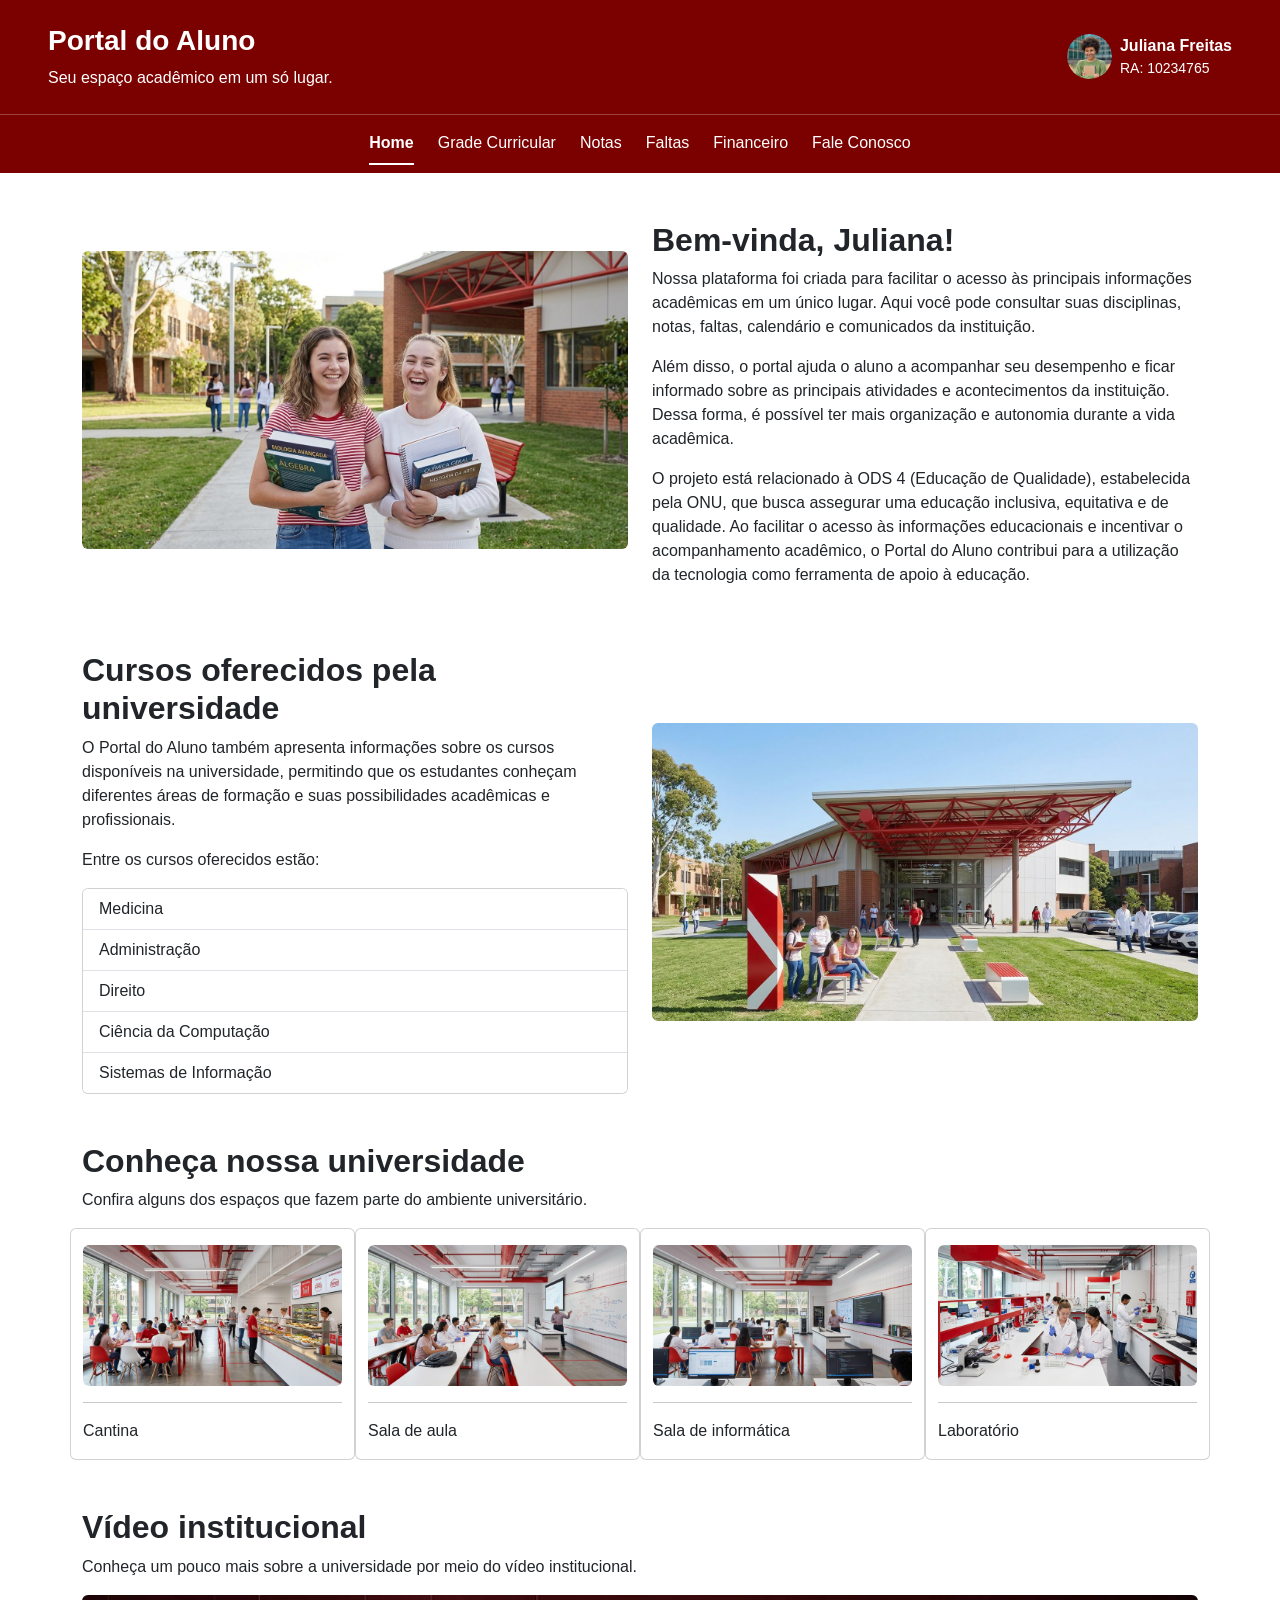
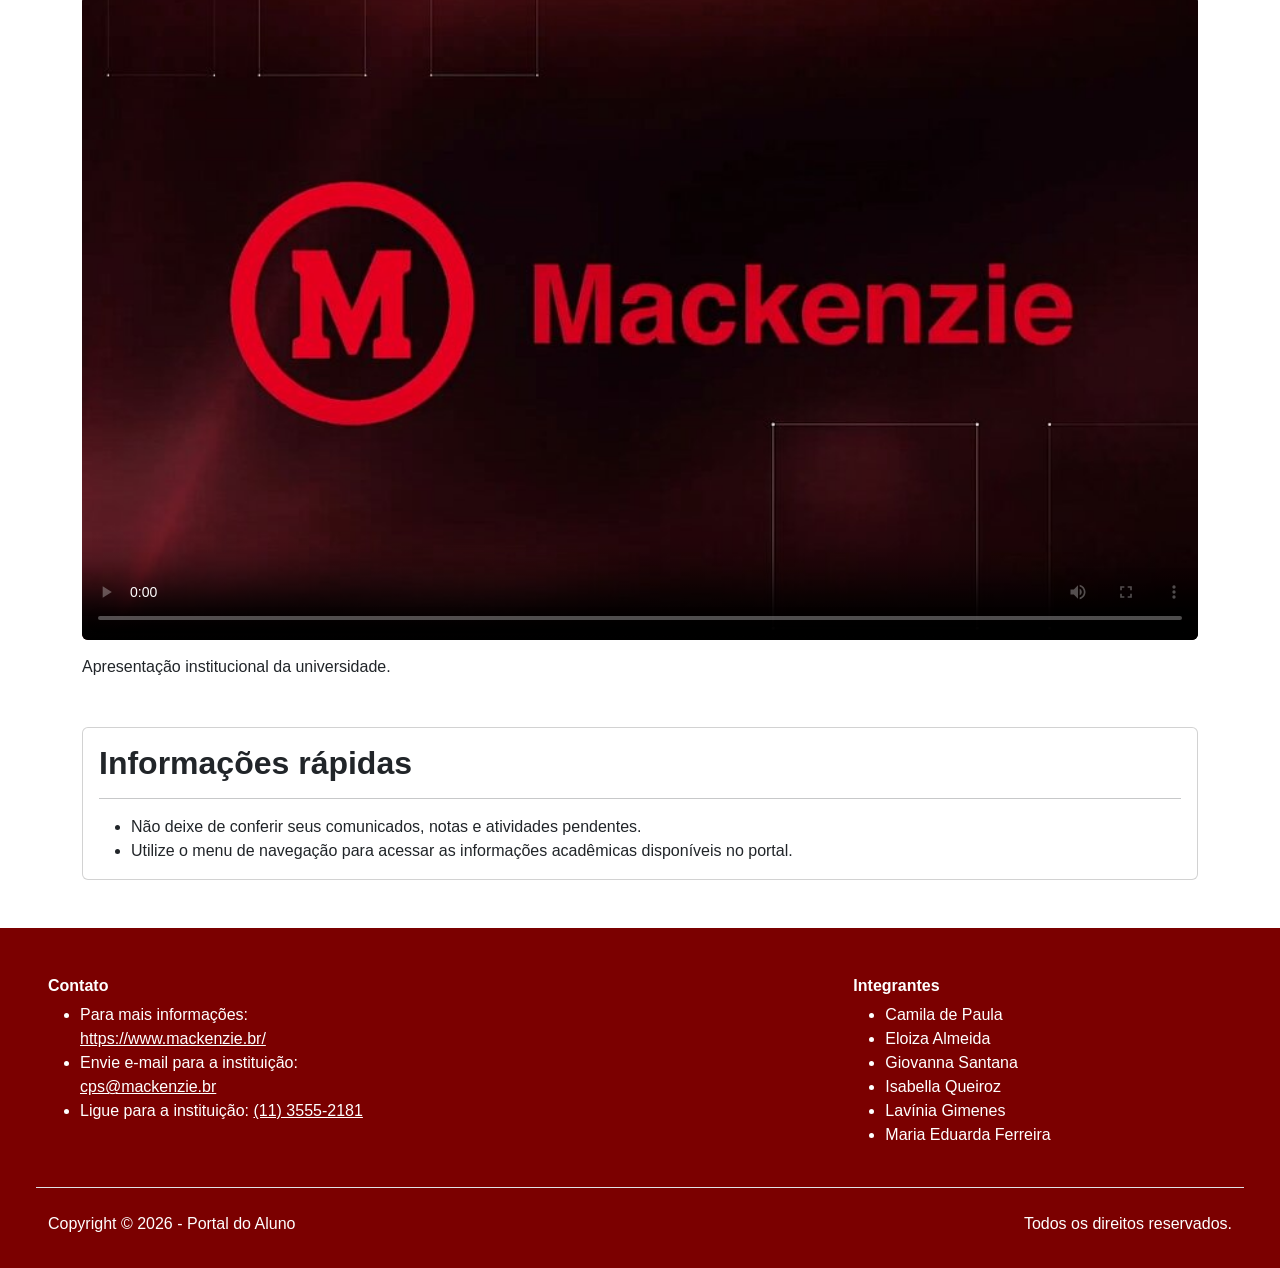
==== commit bb8fddc5: "Header + Footer em todas as páginas" ====
--- a/index.html
+++ b/index.html
@@ -62,7 +62,6 @@
             </ul>
         </nav>
         </div>
-
     </header>
 
 
@@ -224,7 +223,7 @@
     </main>
 
 
-    <footer class="container-fluid p-5 pb-4">
+    <footer class="p-5 pb-3">
 
         <div class="row border-bottom pb-4 justify-content-between">
 
@@ -260,9 +259,7 @@
             <p>Copyright © 2026 - Portal do Aluno</p>
             <p>Todos os direitos reservados.</p>
         </div>
-
     </footer>
-
 
     <script src="https://cdn.jsdelivr.net/npm/bootstrap@5.3.8/dist/js/bootstrap.bundle.min.js"
         integrity="sha384-FKyoEForCGlyvwx9Hj09JcYn3nv7wiPVlz7YYwJrWVcXK/BmnVDxM+D2scQbITxI"
--- a/css/style.css
+++ b/css/style.css
@@ -36,7 +36,8 @@
   color: #fff;
 }
 
-.nav-link:hover {
+.nav-link:hover,
+.nav-link:focus {
   color: #ffd0c8;
 }
 
@@ -87,6 +88,42 @@
   background: #fff5f5;
 }
 
-input:not(:placeholder-shown):valid {
-  border-color: rgb(53, 92, 53);
+/* =================================
+   TÍTULOS
+================================= */
+
+table {
+  width: 100%;
+  border-collapse: collapse;
+  table-layout: fixed;
+  margin: 0;
+  border: 1px solid black;
 }
+
+table th,
+table td {
+  border: 1px solid black;
+  padding: 10px;
+  font-size: 16px;
+  text-align: center;
+}
+
+table tr {
+  height: 50px;
+}
+
+/* CABEÇALHO DAS TABELAS */
+
+table th {
+  background-color: #800000;
+  color: white;
+}
+
+/* RODAPÉ DAS TABELAS */
+
+table tfoot td {
+  background-color: #800000;
+  color: white;
+  padding: 10px;
+  font-size: 20px;
+}
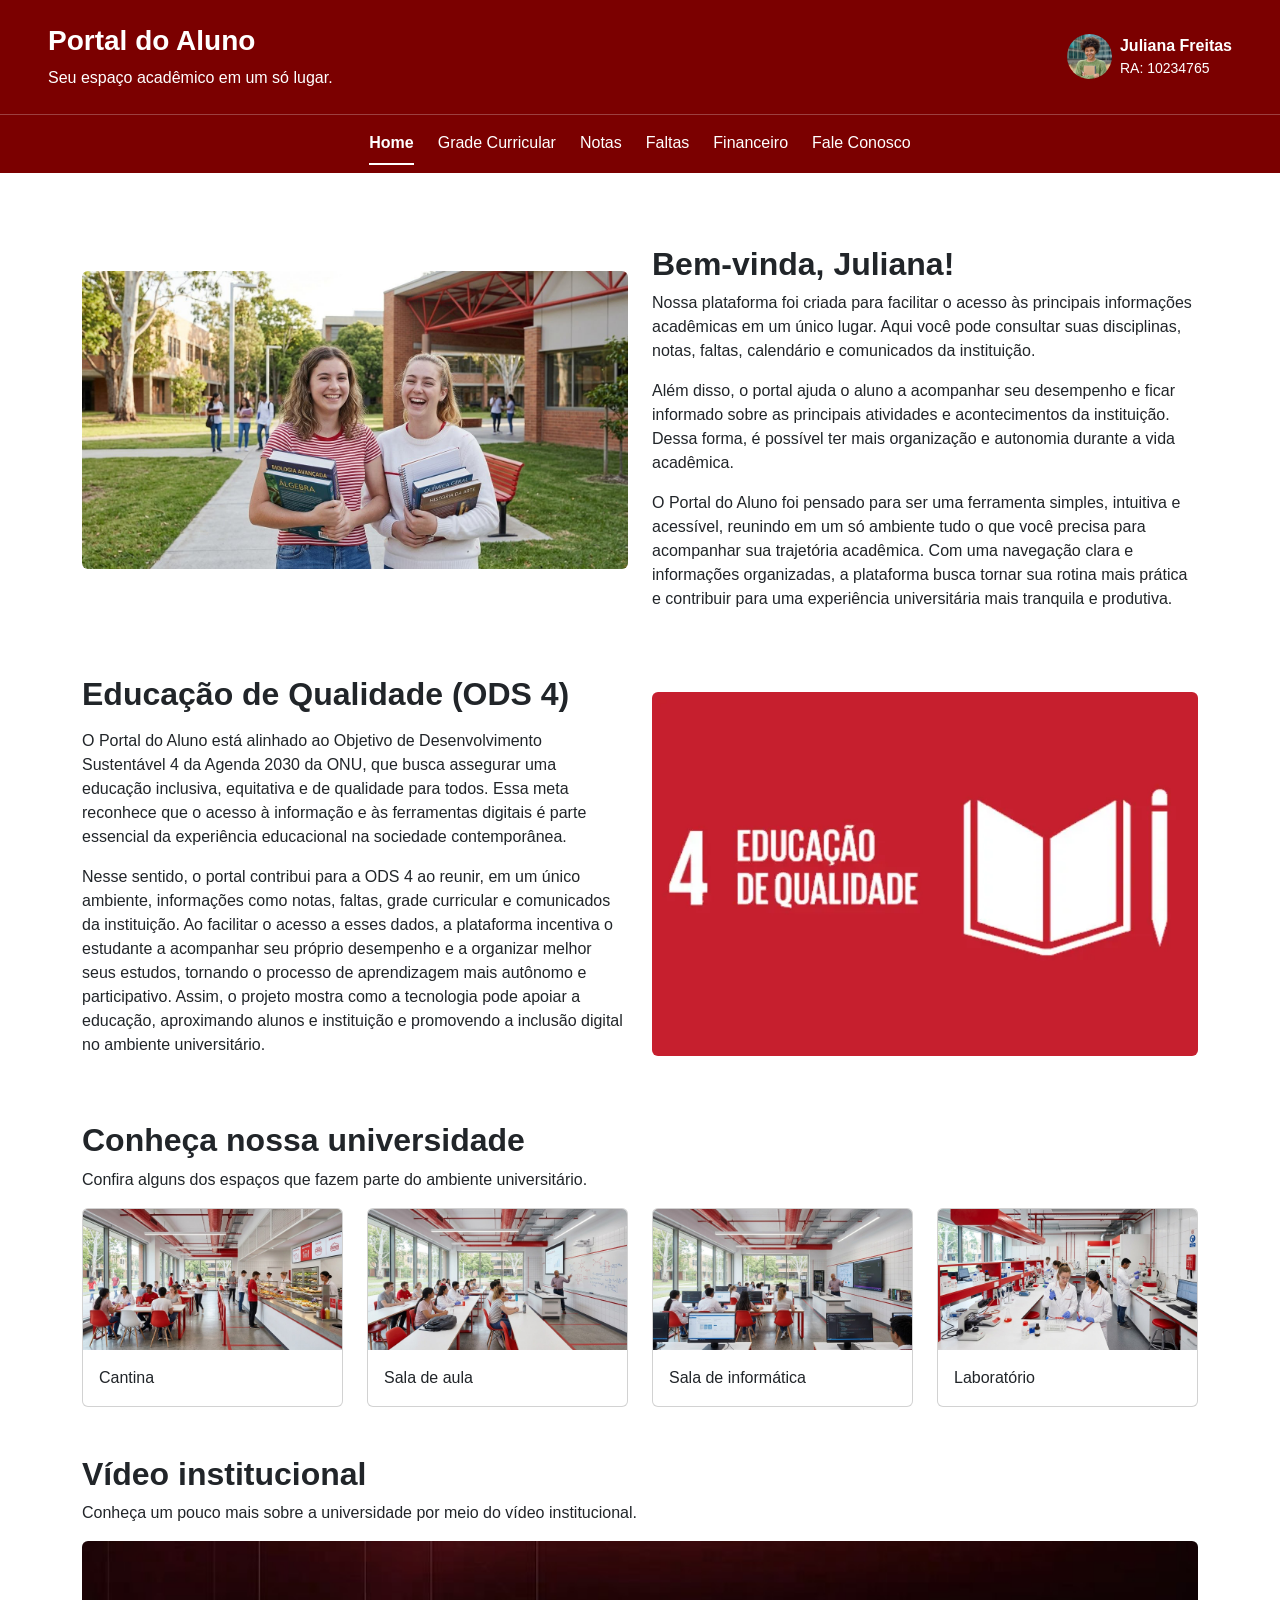
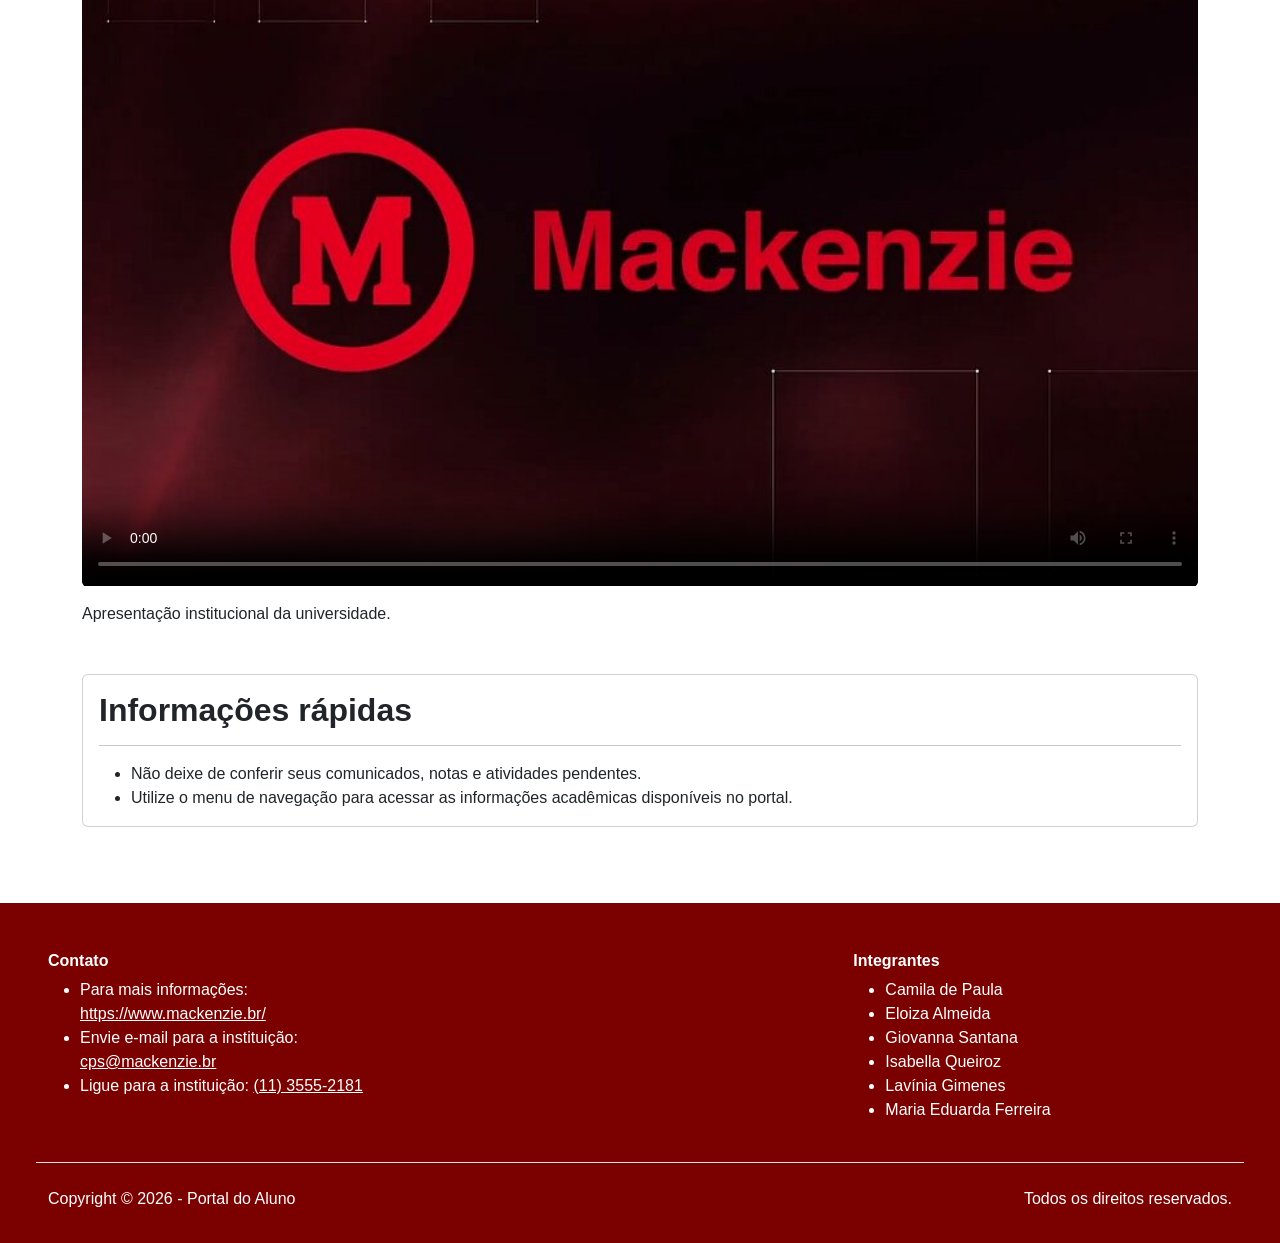
==== commit f722be31: "Index com ODS 4 + Card ao invés de Figure" ====
--- a/index.html
+++ b/index.html
@@ -65,19 +65,19 @@
     </header>
 
 
-    <main class="container my-4">
+    <main class="container my-4 pb-1">
 
         <section class="row align-items-center my-4 mb-4">
 
-            <div class="col-12 col-lg-6">
+            <div class="col-12 col-lg-6 mt-3">
                 <figure class="mb-0">
                     <img src="img/img4.jpeg" class="img-fluid rounded"
                         alt="Imagem institucional de boas-vindas ao Portal do Aluno">
                 </figure>
             </div>
 
-            <div class="col-12 col-lg-6">
-                <h2 class="fw-semibold mt-4">Bem-vinda, Juliana!</h2>
+            <div class="col-12 col-lg-6 mt-5">
+                <h2 class="fw-semibold">Bem-vinda, Juliana!</h2>
 
                 <p>Nossa plataforma foi criada para facilitar o acesso às principais informações acadêmicas em um
                     único lugar. Aqui você pode consultar suas disciplinas, notas, faltas, calendário e comunicados
@@ -88,48 +88,51 @@
                     e autonomia durante a vida acadêmica.</p>
 
                 <p>
-                    O projeto está relacionado à ODS 4 (Educação de
-                    Qualidade), estabelecida pela ONU, que busca assegurar uma educação
-                    inclusiva, equitativa e de qualidade. Ao facilitar
-                    o acesso às informações educacionais e incentivar
-                    o acompanhamento acadêmico, o Portal do
-                    Aluno contribui para a utilização da tecnologia
-                    como ferramenta de apoio à educação.
+                    O Portal do Aluno foi pensado para ser uma ferramenta simples,
+                    intuitiva e acessível, reunindo em um só ambiente tudo o que
+                    você precisa para acompanhar sua trajetória acadêmica. Com uma
+                    navegação clara e informações organizadas, a plataforma busca
+                    tornar sua rotina mais prática e contribuir para uma experiência
+                    universitária mais tranquila e produtiva.
                 </p>
             </div>
 
         </section>
 
-        <section class="cursos-oferecidos my-5">
+        <section class="educacao-de-qualidade my-5">
             <div class="row align-items-center">
 
                 <div class="col-12 col-lg-6">
-                    <h2 class="fw-semibold">Cursos oferecidos pela universidade</h2>
+                    <h2 class="fw-semibold mb-3">Educação de Qualidade (ODS 4)</h2>
 
                     <p>
-                        O Portal do Aluno também apresenta informações
-                        sobre os cursos disponíveis na universidade,
-                        permitindo que os estudantes conheçam diferentes
-                        áreas de formação e suas possibilidades acadêmicas
-                        e profissionais.
+                        O Portal do Aluno está alinhado ao Objetivo de
+                        Desenvolvimento Sustentável 4 da Agenda 2030
+                        da ONU, que busca assegurar uma educação inclusiva,
+                        equitativa e de qualidade para todos. Essa meta
+                        reconhece que o acesso à informação e às ferramentas
+                        digitais é parte essencial da experiência educacional
+                        na sociedade contemporânea.
                     </p>
 
-                    <p>Entre os cursos oferecidos estão:</p>
-                    <div class="card">
-
-                        <ul class="list-group list-group-flush">
-                            <li class="list-group-item">Medicina</li>
-                            <li class="list-group-item">Administração</li>
-                            <li class="list-group-item">Direito</li>
-                            <li class="list-group-item">Ciência da Computação</li>
-                            <li class="list-group-item">Sistemas de Informação</li>
-                        </ul>
-                    </div>
+                    <p>
+                        Nesse sentido, o portal contribui para a ODS 4 ao
+                        reunir, em um único ambiente, informações como notas,
+                        faltas, grade curricular e comunicados da instituição.
+                        Ao facilitar o acesso a esses dados, a plataforma
+                        incentiva o estudante a acompanhar seu próprio
+                        desempenho e a organizar melhor seus estudos, tornando
+                        o processo de aprendizagem mais autônomo e
+                        participativo. Assim, o projeto mostra como a
+                        tecnologia pode apoiar a educação, aproximando alunos
+                        e instituição e promovendo a inclusão digital no
+                        ambiente universitário.
+                    </p>
                 </div>
 
                 <div class="col-12 col-lg-6">
                     <figure class="mb-0">
-                        <img src="img/img5.jpeg" class="img-fluid rounded"
+                        <img src="img/ods4.png" class="img-fluid rounded"
                             alt="Imagem da universidade e de seu ambiente acadêmico">
                     </figure>
                 </div>
@@ -147,37 +150,40 @@
 
             <div class="row">
 
-                <div class="col-12 col-sm-6 col-lg-3 card">
-                    <figure>
-                        <img src="img/img1.jpeg" class="img-fluid rounded mt-3" alt="Espaço da cantina da universidade">
-                        <hr>
-                        <figcaption class="">Cantina</figcaption>
-                    </figure>
-                </div>
-
-                <div class="col-12 col-sm-6 col-lg-3 card">
-                    <figure class="mb-0">
-                        <img src="img/img2.jpeg" class="img-fluid rounded mt-3" alt="Ambiente de uma sala de aula">
-                        <hr>
-                        <figcaption class="">Sala de aula</figcaption>
-                    </figure>
-                </div>
-
-                <div class="col-12 col-sm-6 col-lg-3 card">
-                    <figure class="mb-0">
-                        <img src="img/img3.jpeg" class="img-fluid rounded mt-3"
-                            alt="Sala de informática com computadores">
-                        <hr>
-                        <figcaption class="">Sala de informática</figcaption>
-                    </figure>
-                </div>
-
-                <div class="col-12 col-sm-6 col-lg-3 card">
-                    <figure class="mb-0">
-                        <img src="img/img6.jpeg" class="img-fluid rounded mt-3" alt="Laboratório da universidade">
-                        <hr>
-                        <figcaption class="">Laboratório</figcaption>
-                    </figure>
+                <div class="col-12 col-sm-6 col-lg-3">
+                    <div class="card h-100">
+                        <img src="img/img1.jpeg" class="card-img-top" alt="Espaço da cantina da universidade">
+                        <div class="card-body">
+                            <p class="card-text mb-0">Cantina</p>
+                        </div>
+                    </div>
+                </div>
+
+                <div class="col-12 col-sm-6 col-lg-3">
+                    <div class="card h-100">
+                        <img src="img/img2.jpeg" class="card-img-top" alt="Ambiente de uma sala de aula">
+                        <div class="card-body">
+                            <p class="card-text mb-0">Sala de aula</p>
+                        </div>
+                    </div>
+                </div>
+
+                <div class="col-12 col-sm-6 col-lg-3">
+                    <div class="card h-100">
+                        <img src="img/img3.jpeg" class="card-img-top" alt="Sala de informática com computadores">
+                        <div class="card-body">
+                            <p class="card-text mb-0">Sala de informática</p>
+                        </div>
+                    </div>
+                </div>
+
+                <div class="col-12 col-sm-6 col-lg-3">
+                    <div class="card h-100">
+                        <img src="img/img6.jpeg" class="card-img-top" alt="Laboratório da universidade">
+                        <div class="card-body">
+                            <p class="card-text mb-0">Laboratório</p>
+                        </div>
+                    </div>
                 </div>
 
             </div>
--- a/css/style.css
+++ b/css/style.css
@@ -88,6 +88,9 @@
   background: #fff5f5;
 }
 
+input:not(:placeholder-shown):valid {
+  border-color: #26680b;
+}
 /* =================================
    TÍTULOS
 ================================= */
@@ -127,3 +130,224 @@
   padding: 10px;
   font-size: 20px;
 }
+
+ .descricao-formulario
+ {
+
+    text-align:center;
+    font-size: 17px;
+ }
+
+.btn-botao:hover {
+    background-color: #a60d0d;
+    color: #ffffff;
+    transform: scale(1.05); 
+    box-shadow: 0 4px 8px rgba(0, 0, 0, 0.2);
+}
+
+.form-control:focus {
+  outline: 3px solid #c00000;
+  outline-offset: 2px;
+}
+input:not(:placeholder-shown):invalid {
+  border-color: #c00000;
+  background: #fff5f5;
+}
+
+input:not(:placeholder-shown):valid {
+  border-color: #26680b;
+  background-color: #a60d0d;
+  color: #ffffff;
+  transform: scale(1.05);
+  box-shadow: 0 4px 8px rgba(0, 0, 0, 0.2);
+}
+
+
+
+/* =========================================
+   GRADE CURRICULAR
+========================================= */
+
+.grade-curricular {
+    background-color: #fff;
+    width: 90%;
+    margin: 30px auto;
+    padding: 20px;
+    border: 1px solid #ccc;
+}
+
+.grade-curricular h2,
+.orientacoes-grade h2,
+.orientacoes-grade h3 {
+    color: #760000;
+}
+
+/* Legenda da tabela */
+
+.grade-curricular caption {
+    color: #760000;
+    font-weight: bold;
+    text-align: center;
+    padding: 10px;
+}
+
+/* Linhas da tabela */
+
+.grade-curricular tbody tr {
+    background-color: #f5f5f5;
+}
+
+.grade-curricular tbody tr:hover {
+    background-color: #fff;
+}
+
+
+/* =========================================
+   ORIENTAÇÕES ACADÊMICAS
+========================================= */
+
+.orientacoes-grade {
+    margin: 30px;
+    padding: 15px;
+}
+
+/* Artigos das orientações */
+
+.orientacoes-grade article {
+    background-color: #f5f5f5;
+    padding: 15px;
+    margin-bottom: 15px;
+    border: 1px solid #ccc;
+}
+
+
+/* =========================================
+   RESPONSIVIDADE
+========================================= */
+
+@media (max-width: 768px) {
+
+    .grade-curricular,
+    .orientacoes-grade {
+        width: 95%;
+        padding: 15px;
+        margin: 15px auto;
+    }
+}
+
+/* =========================================
+   FALTAS
+========================================= */
+
+.body, h1, h2, h3, p {
+    margin-top: 0;
+}
+
+.tabela-faltas  {
+    background-color: #fff;
+    width: 90%;
+    margin: 30px auto;
+    padding: 20px;
+    border: 1px solid #ccc;
+}
+
+faltas h2,
+.resumo-frequencia h2,
+.resumo-frequencia h3 {
+    color: #760000;
+}
+
+.resumo-frequencia {
+    margin: 30px;
+    padding: 15px;
+}
+/* Artigos das orientações */
+
+.resumo-frequencia article {
+    background-color: #f5f5f5;
+    padding: 15px;
+    margin-bottom: 15px;
+    border: 1px solid #ccc;
+}
+
+.faltas h2,
+.tabela-faltas h2,
+.tabela-faltas h3 {
+    color: #760000;
+}
+
+.faltas h2,
+.orientacoes-frequencia h2,
+.orientacoes-frequencia h4 {
+    color: #760000;
+}
+
+.orientacoes-frequencia {
+    margin: 30px;
+    padding: 15px;
+}
+/* Artigos das orientações */
+
+.orientacoes-frequencia article {
+    background-color: #f5f5f5;
+    padding: 15px;
+    margin-bottom: 15px;
+    border: 1px solid #ccc;
+}
+
+/* =========================================
+   NOTAS
+========================================= */
+
+.tabela-notas  {
+    background-color: #fff;
+    width: 90%;
+    margin: 30px auto;
+    padding: 20px;
+    border: 1px solid #ccc;
+}
+
+notas h2,
+.resumo-notas h2,
+.resumo-notas h3 {
+    color: #760000;
+}
+
+.resumo-notas {
+    margin: 30px;
+    padding: 15px;
+}
+/* Artigos das orientações */
+
+.resumo-notas article {
+    background-color: #f5f5f5;
+    padding: 15px;
+    margin-bottom: 15px;
+    border: 1px solid #ccc;
+}
+
+.notas h2,
+.tabela-notas h2,
+.tabela-notas h3 {
+    color: #760000;
+}
+
+.notas h2,
+.orientacoes h2,
+.orientacoes h4 {
+    color: #760000;
+}
+
+.orientacoes {
+    margin: 30px;
+    padding: 15px;
+}
+
+/* Artigos das orientações */
+
+.orientacoes article {
+    background-color: #f5f5f5;
+    padding: 15px;
+    margin-bottom: 15px;
+    border: 1px solid #ccc;
+}
